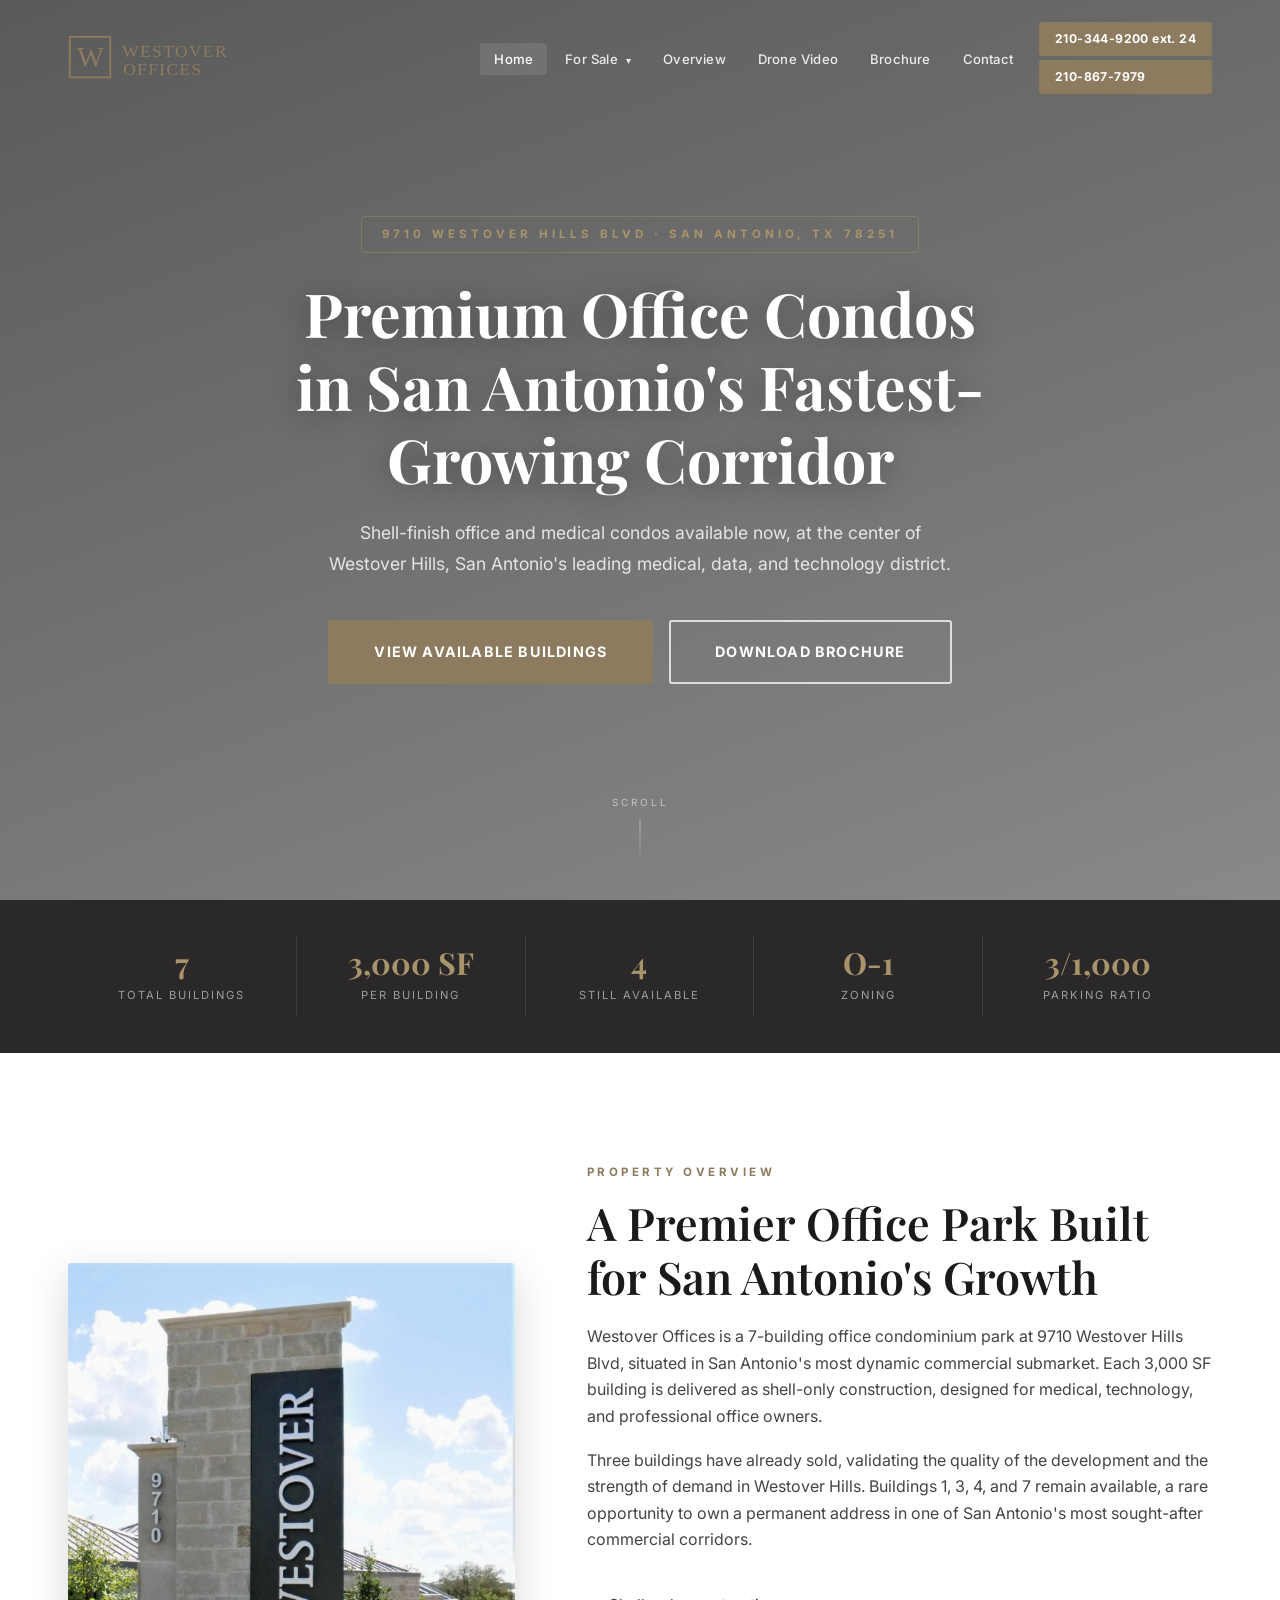
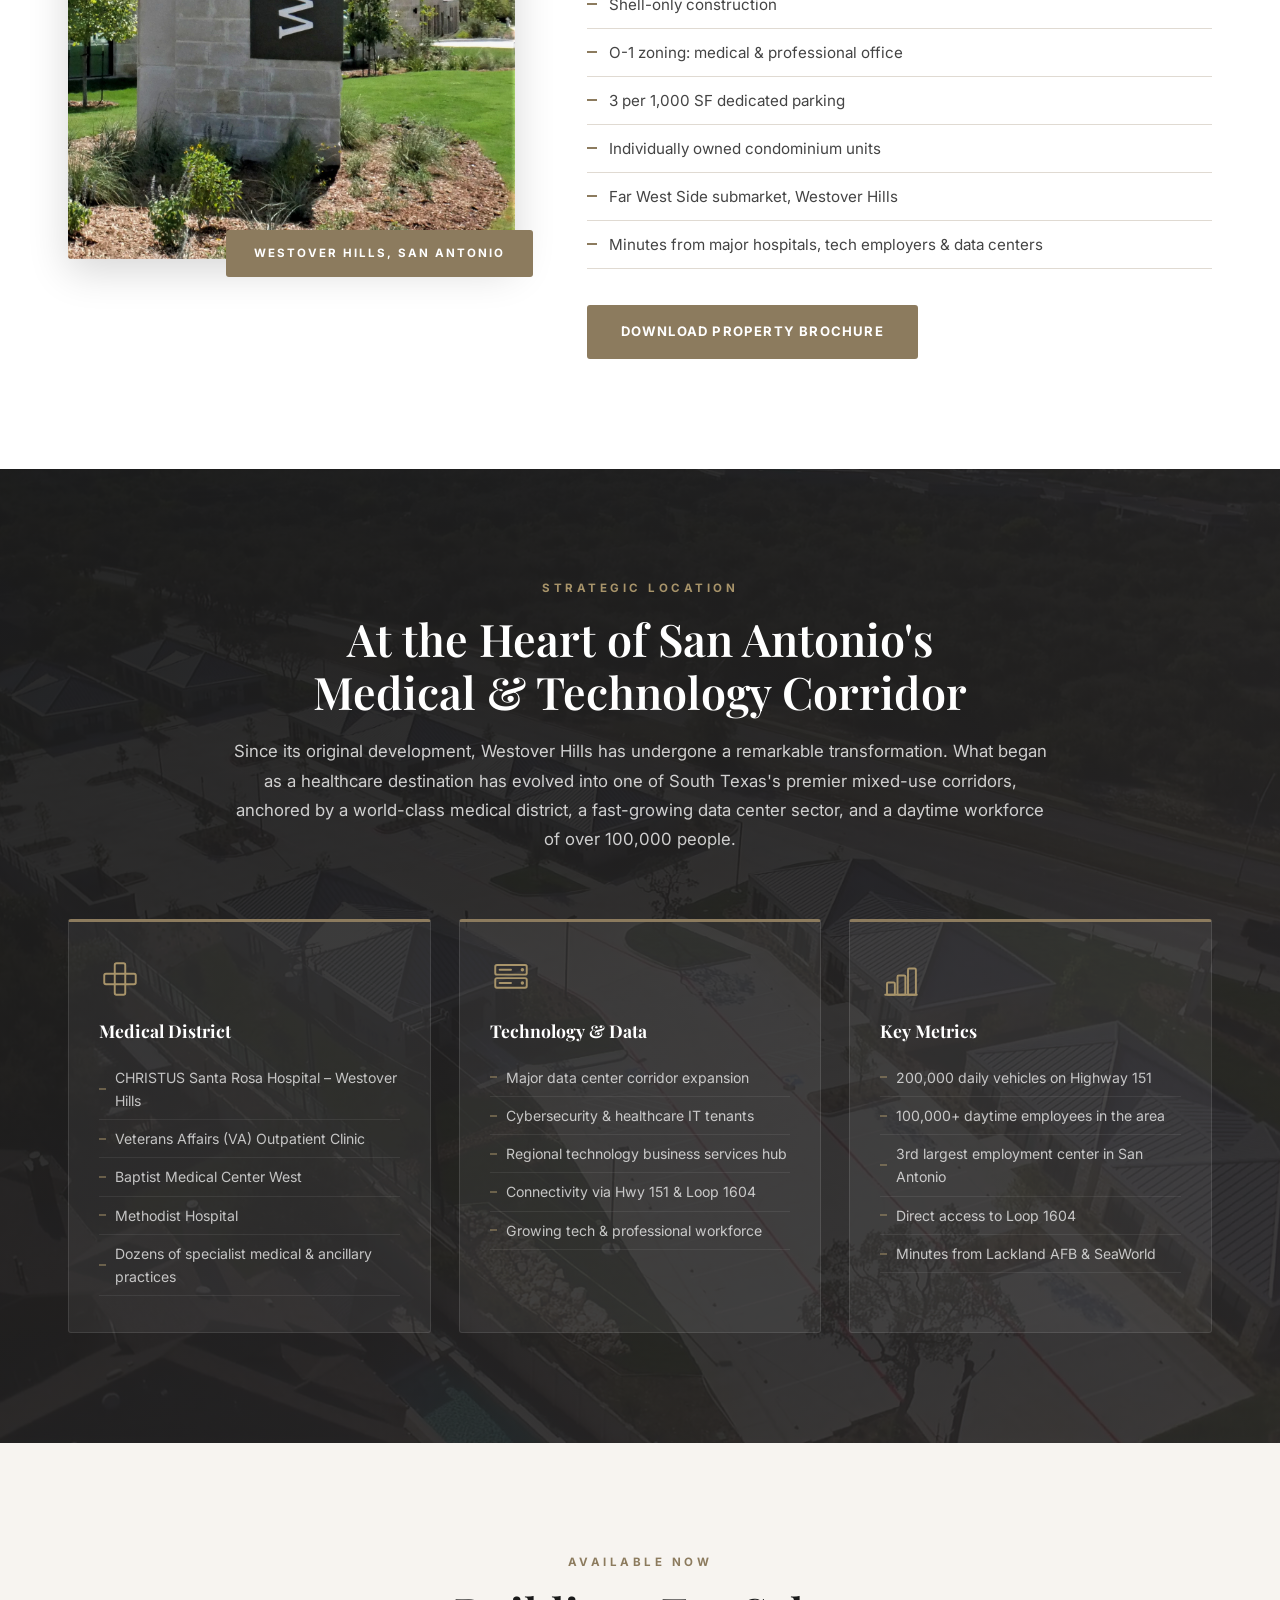
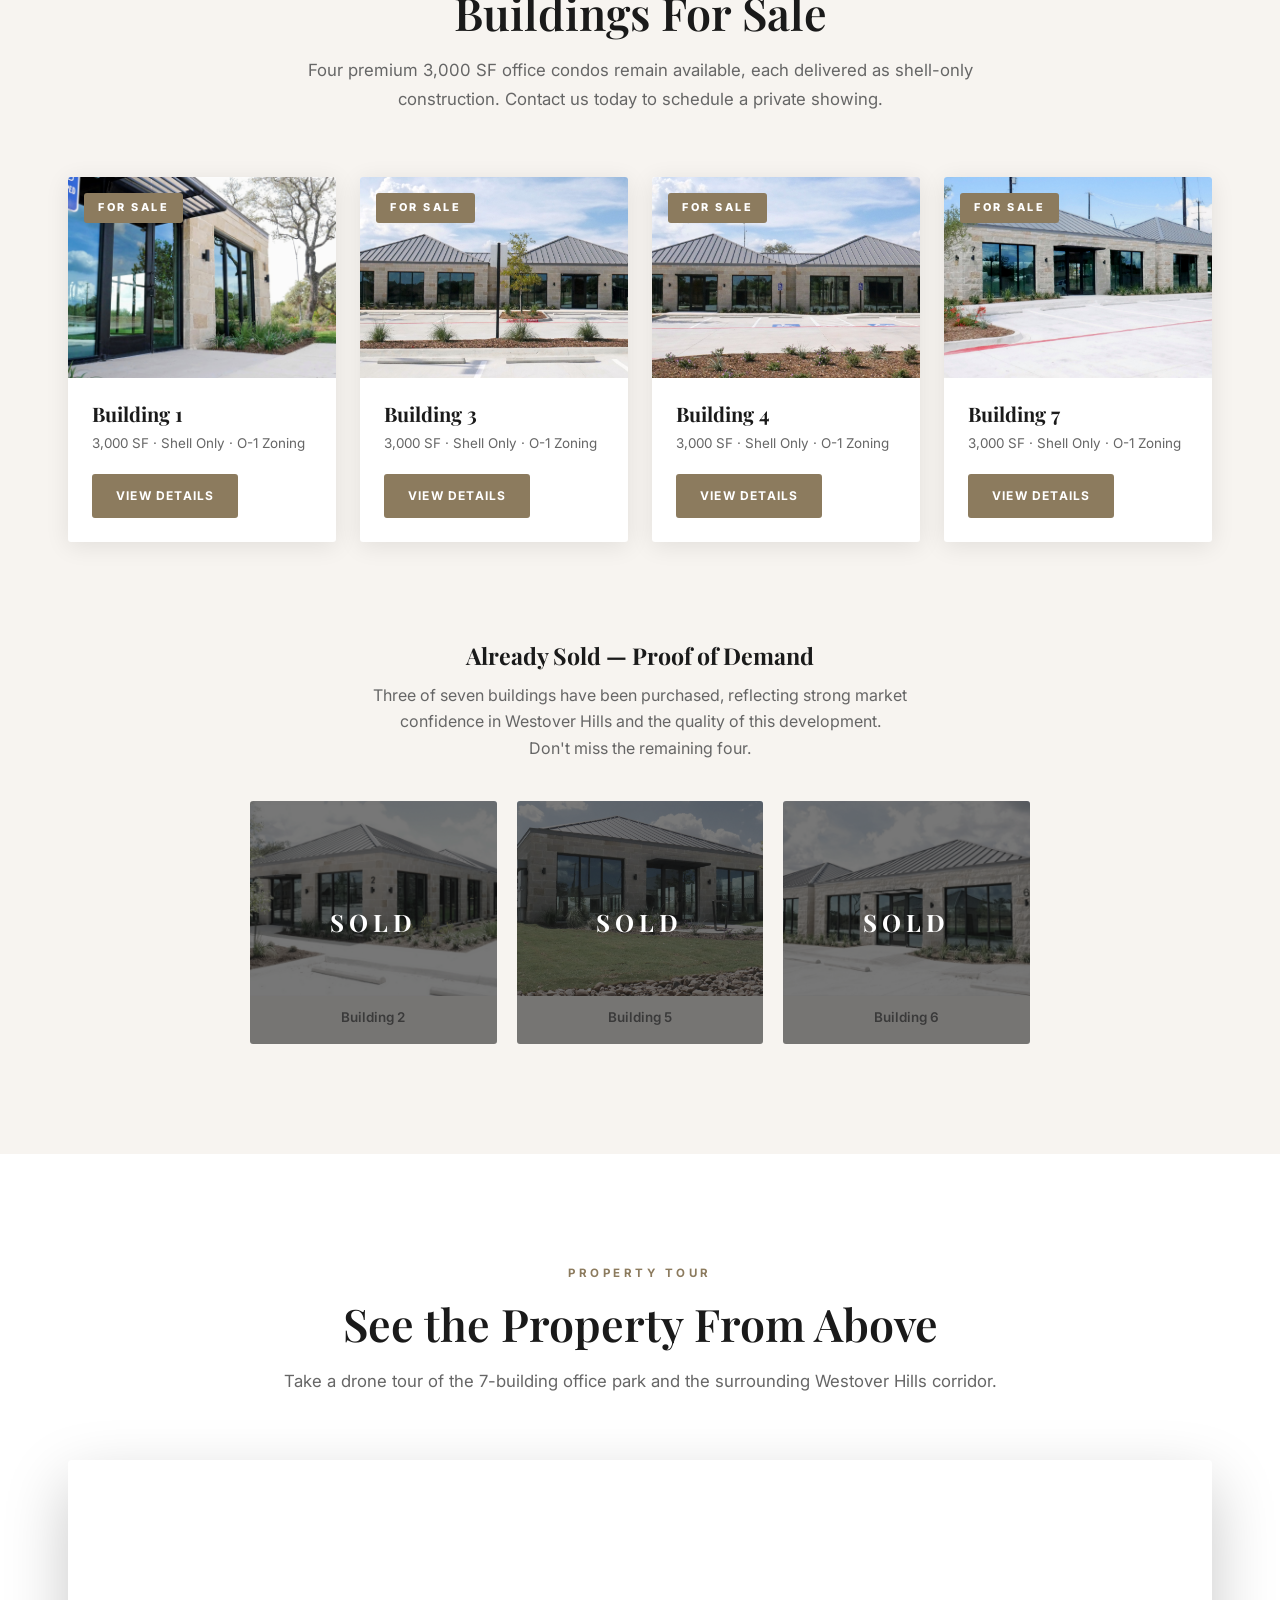
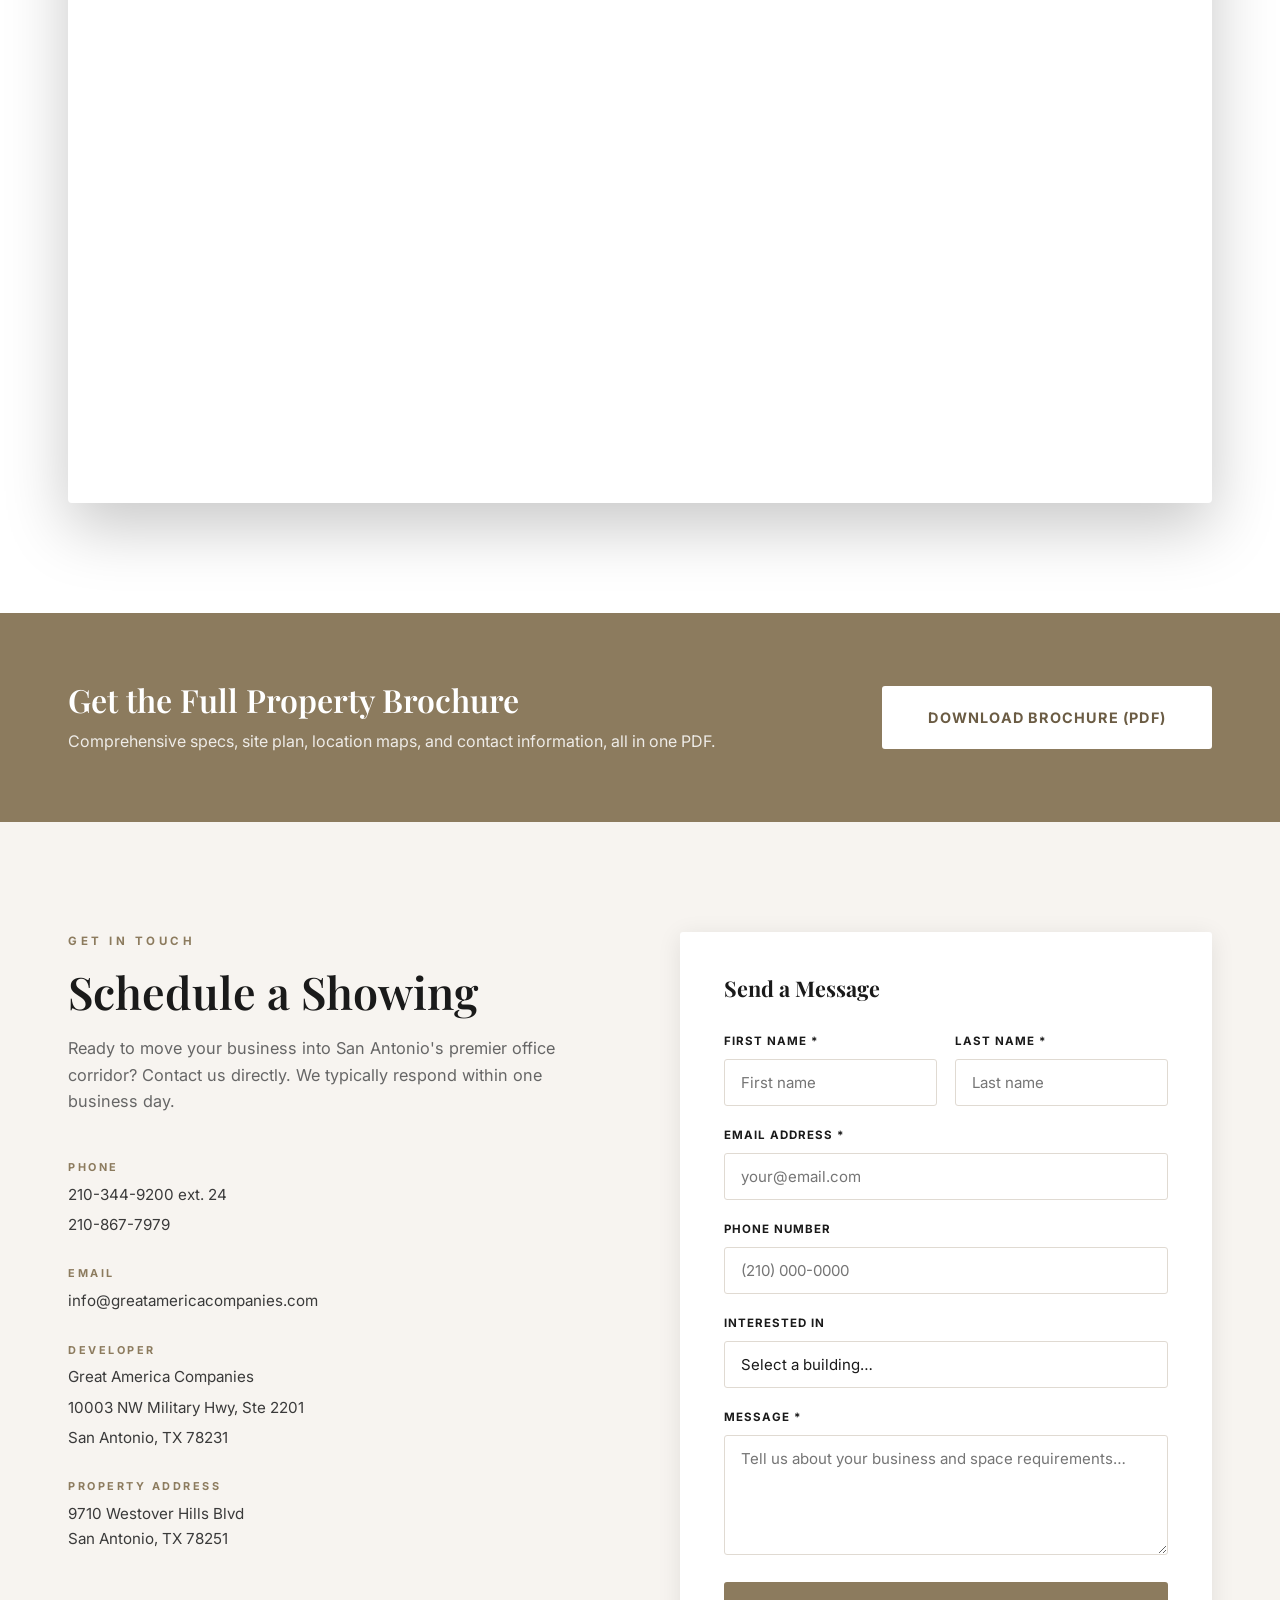
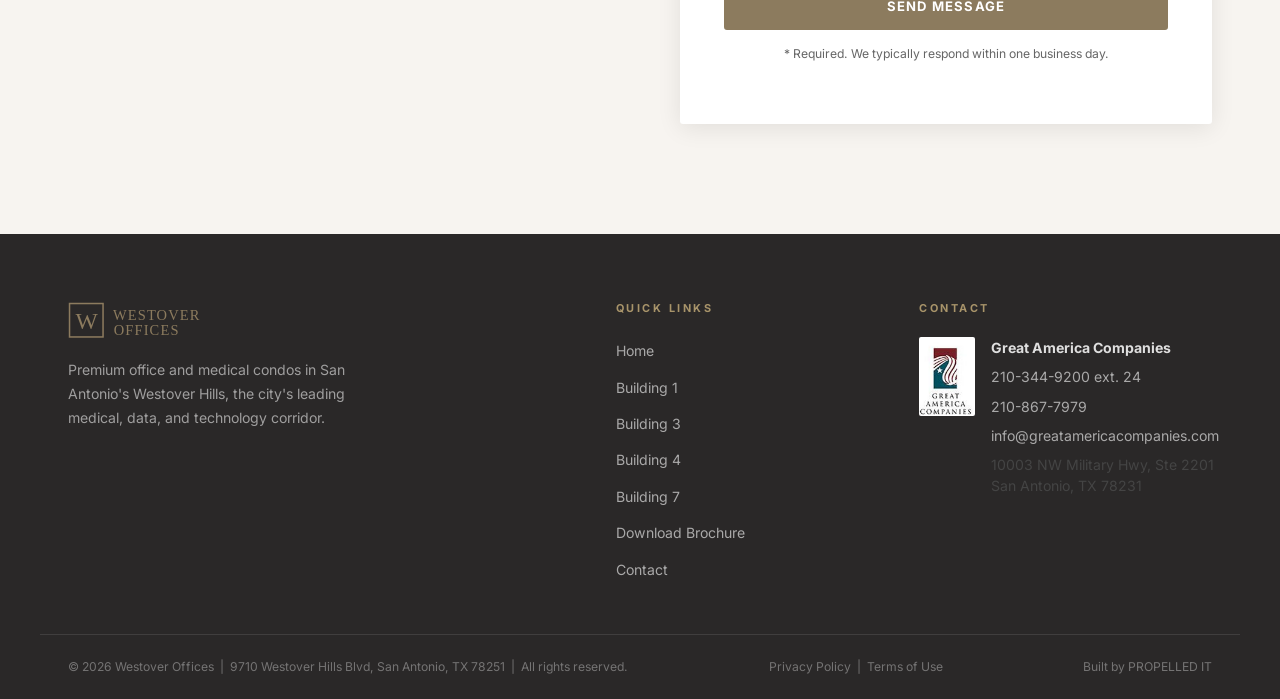
==== index.html @ ea9a3962 "Initial commit — Westover Offices 2026 website Co-Authored-By: Claude Sonnet 4.6 <noreply@anthropic." ====
<!DOCTYPE html>
<html lang="en">
<head>
  <meta charset="UTF-8">
  <meta name="viewport" content="width=device-width, initial-scale=1.0">

  <title>Office Space for Sale in San Antonio | Westover Offices | Westover Hills</title>
  <meta name="description" content="Premium 3,000 SF office and medical condos for sale in San Antonio's Westover Hills. Located at 9710 Westover Hills Blvd — at the heart of San Antonio's medical and technology corridor. Buildings 1, 3, 4 & 7 available now.">
  <meta name="keywords" content="office space for sale San Antonio, medical office condo Westover Hills, commercial real estate San Antonio, office building for sale 78251, Westover Hills office, San Antonio medical office">

  <!-- Open Graph -->
  <meta property="og:type"        content="website">
  <meta property="og:title"       content="Westover Offices | Premium Office Condos For Sale in San Antonio">
  <meta property="og:description" content="3,000 SF office/medical condos for sale in Westover Hills, San Antonio's fastest-growing medical and technology corridor.">
  <meta property="og:image"       content="Westover Offices Website Assets/Website Images/Aerial.jpg">
  <meta property="og:url"         content="https://westoveroffices.com">

  <!-- Canonical -->
  <link rel="canonical" href="https://westoveroffices.com">

  <!-- Schema.org: Local Business + Real Estate -->
  <script type="application/ld+json">
  {
    "@context": "https://schema.org",
    "@type": "RealEstateAgent",
    "name": "Westover Offices",
    "description": "Premium office and medical condos for sale in San Antonio's Westover Hills.",
    "url": "https://westoveroffices.com",
    "telephone": "+12103449200",
    "email": "info@greatamericacompanies.com",
    "address": {
      "@type": "PostalAddress",
      "streetAddress": "9710 Westover Hills Blvd",
      "addressLocality": "San Antonio",
      "addressRegion": "TX",
      "postalCode": "78251",
      "addressCountry": "US"
    },
    "geo": {
      "@type": "GeoCoordinates",
      "latitude": "29.473",
      "longitude": "-98.649"
    },
    "openingHours": "Mo-Fr 09:00-17:00",
    "priceRange": "$$$$",
    "image": "https://westoveroffices.com/Westover Offices Website Assets/Website Images/Aerial.jpg"
  }
  </script>

  <link rel="icon" href="favicon.svg" type="image/svg+xml">
  <link rel="preconnect" href="https://fonts.googleapis.com">
  <link rel="preconnect" href="https://fonts.gstatic.com" crossorigin>
  <link href="https://fonts.googleapis.com/css2?family=Playfair+Display:wght@400;600;700&family=Inter:wght@300;400;500;600;700&display=swap" rel="stylesheet">
  <link rel="stylesheet" href="css/styles.css">
</head>
<body>

  <!-- ══ NAVBAR ══ -->
  <nav class="navbar" id="navbar" aria-label="Main navigation">
    <div class="container nav-wrap">
      <a href="index.html" class="nav-logo" aria-label="Westover Offices Home">
        <img src="logo.svg" alt="Westover Offices" width="180" height="46">
      </a>
      <button class="nav-toggle" id="navToggle" aria-label="Toggle navigation" aria-expanded="false">
        <span></span><span></span><span></span>
      </button>
      <ul class="nav-menu" id="navMenu" role="menubar">
        <li role="none"><a href="index.html"  class="nav-link active" role="menuitem">Home</a></li>
        <li class="has-dropdown" role="none">
          <a href="#buildings" class="nav-link" role="menuitem">For Sale <span class="dropdown-arrow">▾</span></a>
          <ul class="dropdown" role="menu" aria-label="Buildings for sale">
            <li role="none"><a href="building-1.html" role="menuitem">Building 1</a></li>
            <li role="none"><a href="building-3.html" role="menuitem">Building 3</a></li>
            <li role="none"><a href="building-4.html" role="menuitem">Building 4</a></li>
            <li role="none"><a href="building-7.html" role="menuitem">Building 7</a></li>
          </ul>
        </li>
        <li role="none"><a href="#overview"  class="nav-link" role="menuitem">Overview</a></li>
        <li role="none"><a href="#video"     class="nav-link" role="menuitem">Drone Video</a></li>
        <li role="none">
          <a href="Westover Offices Website Assets/Westover Offices Brochure 2026-1.pdf"
             class="nav-link" role="menuitem" target="_blank" rel="noopener">Brochure</a>
        </li>
        <li role="none"><a href="#contact"   class="nav-link" role="menuitem">Contact</a></li>
        <li role="none" class="nav-phone-group">
          <a href="tel:2103449200" class="nav-phone" role="menuitem">210-344-9200 ext. 24</a>
          <a href="tel:2108677979" class="nav-phone" role="menuitem">210-867-7979</a>
        </li>
      </ul>
    </div>
  </nav>

  <!-- ══ HERO ══ -->
  <section class="hero" id="home" aria-label="Hero">
    <video class="hero-video" autoplay muted loop playsinline aria-hidden="true">
      <source src="Westover Offices Website Assets/Westover Office Videos/01 - Westover_Buildings_AdobeExpress.mp4" type="video/mp4">
    </video>
    <div class="hero-overlay" aria-hidden="true"></div>
    <div class="hero-content">
      <span class="hero-address">9710 Westover Hills Blvd · San Antonio, TX 78251</span>
      <h1>Premium Office Condos<br>in San Antonio's Fastest-Growing Corridor</h1>
      <p class="hero-sub">
        Shell-finish office and medical condos available now, at the center of Westover Hills,
        San Antonio's leading medical, data, and technology district.
      </p>
      <div class="hero-actions">
        <a href="#buildings" class="btn btn-primary btn-lg">View Available Buildings</a>
        <a href="Westover Offices Website Assets/Westover Offices Brochure 2026-1.pdf"
           class="btn btn-outline btn-lg" target="_blank" rel="noopener">Download Brochure</a>
      </div>
    </div>
    <div class="hero-scroll" aria-hidden="true">
      <span>Scroll</span>
      <div class="scroll-line"></div>
    </div>
  </section>

  <!-- ══ STATS BAR ══ -->
  <section class="stats-bar" aria-label="Property statistics">
    <div class="container stats-grid">
      <div class="stat">
        <span class="stat-num">7</span>
        <span class="stat-lbl">Total Buildings</span>
      </div>
      <div class="stat">
        <span class="stat-num">3,000 SF</span>
        <span class="stat-lbl">Per Building</span>
      </div>
      <div class="stat">
        <span class="stat-num">4</span>
        <span class="stat-lbl">Still Available</span>
      </div>
      <div class="stat">
        <span class="stat-num">O-1</span>
        <span class="stat-lbl">Zoning</span>
      </div>
      <div class="stat">
        <span class="stat-num">3/1,000</span>
        <span class="stat-lbl">Parking Ratio</span>
      </div>
    </div>
  </section>

  <!-- ══ OVERVIEW ══ -->
  <section class="overview" id="overview" aria-labelledby="overview-heading">
    <div class="container overview-grid">
      <div class="overview-img-wrap fade-up">
        <img src="Westover Offices Website Assets/Website Images/P1090532_edited.jpg"
             alt="Westover Offices marquee sign at 9710 Westover Hills Blvd, San Antonio TX"
             width="600" height="800" loading="lazy">
        <div class="img-tag">Westover Hills, San Antonio</div>
      </div>
      <div class="overview-text fade-up">
        <span class="eyebrow">Property Overview</span>
        <h2 id="overview-heading">A Premier Office Park Built for San Antonio's Growth</h2>
        <p>
          Westover Offices is a 7-building office condominium park at 9710 Westover Hills Blvd,
          situated in San Antonio's most dynamic commercial submarket. Each 3,000 SF building is
          delivered as shell-only construction, designed for medical, technology, and professional
          office owners.
        </p>
        <p>
          Three buildings have already sold, validating the quality of the development and the
          strength of demand in Westover Hills. Buildings 1, 3, 4, and 7 remain available,
          a rare opportunity to own a permanent address in one of San Antonio's most sought-after
          commercial corridors.
        </p>
        <ul class="feature-list">
          <li>Shell-only construction</li>
          <li>O-1 zoning: medical &amp; professional office</li>
          <li>3 per 1,000 SF dedicated parking</li>
          <li>Individually owned condominium units</li>
          <li>Far West Side submarket, Westover Hills</li>
          <li>Minutes from major hospitals, tech employers &amp; data centers</li>
        </ul>
        <a href="Westover Offices Website Assets/Westover Offices Brochure 2026-1.pdf"
           class="btn btn-primary" target="_blank" rel="noopener">
          Download Property Brochure
        </a>
      </div>
    </div>
  </section>

  <!-- ══ LOCATION ══ -->
  <section class="location" aria-labelledby="location-heading">
    <div class="location-bg" aria-hidden="true">
      <img src="Westover Offices Website Assets/Website Images/Aerial.jpg"
           alt="" width="1600" height="900" loading="lazy">
    </div>
    <div class="location-overlay" aria-hidden="true"></div>
    <div class="container location-inner">
      <span class="eyebrow light">Strategic Location</span>
      <h2 id="location-heading">At the Heart of San Antonio's Medical &amp; Technology Corridor</h2>
      <p class="location-lead">
        Since its original development, Westover Hills has undergone a remarkable transformation.
        What began as a healthcare destination has evolved into one of South Texas's premier
        mixed-use corridors, anchored by a world-class medical district, a fast-growing data
        center sector, and a daytime workforce of over 100,000 people.
      </p>
      <div class="loc-grid">
        <div class="loc-card fade-up">
          <div class="loc-icon" aria-hidden="true">
            <svg xmlns="http://www.w3.org/2000/svg" viewBox="0 0 48 48" width="42" height="42" fill="none" stroke="#A8946A" stroke-width="2.2" stroke-linecap="round" stroke-linejoin="round">
              <rect x="18" y="6" width="12" height="36" rx="2"/>
              <rect x="6" y="18" width="36" height="12" rx="2"/>
            </svg>
          </div>
          <h3>Medical District</h3>
          <ul>
            <li>CHRISTUS Santa Rosa Hospital – Westover Hills</li>
            <li>Veterans Affairs (VA) Outpatient Clinic</li>
            <li>Baptist Medical Center West</li>
            <li>Methodist Hospital</li>
            <li>Dozens of specialist medical &amp; ancillary practices</li>
          </ul>
        </div>
        <div class="loc-card fade-up">
          <div class="loc-icon" aria-hidden="true">
            <svg xmlns="http://www.w3.org/2000/svg" viewBox="0 0 48 48" width="42" height="42" fill="none" stroke="#A8946A" stroke-width="2.2" stroke-linecap="round" stroke-linejoin="round">
              <rect x="6" y="8" width="36" height="11" rx="2"/>
              <rect x="6" y="23" width="36" height="11" rx="2"/>
              <line x1="11" y1="13.5" x2="24" y2="13.5"/>
              <line x1="11" y1="28.5" x2="24" y2="28.5"/>
              <circle cx="37" cy="13.5" r="2" fill="#A8946A" stroke="none"/>
              <circle cx="37" cy="28.5" r="2" fill="#A8946A" stroke="none"/>
            </svg>
          </div>
          <h3>Technology &amp; Data</h3>
          <ul>
            <li>Major data center corridor expansion</li>
            <li>Cybersecurity &amp; healthcare IT tenants</li>
            <li>Regional technology business services hub</li>
            <li>Connectivity via Hwy 151 &amp; Loop 1604</li>
            <li>Growing tech &amp; professional workforce</li>
          </ul>
        </div>
        <div class="loc-card fade-up">
          <div class="loc-icon" aria-hidden="true">
            <svg xmlns="http://www.w3.org/2000/svg" viewBox="0 0 48 48" width="42" height="42" fill="none" stroke="#A8946A" stroke-width="2.2" stroke-linecap="round" stroke-linejoin="round">
              <line x1="6" y1="42" x2="42" y2="42"/>
              <rect x="8"  y="28" width="9" height="14" rx="1.5"/>
              <rect x="20" y="20" width="9" height="22" rx="1.5"/>
              <rect x="32" y="12" width="9" height="30" rx="1.5"/>
            </svg>
          </div>
          <h3>Key Metrics</h3>
          <ul>
            <li>200,000 daily vehicles on Highway 151</li>
            <li>100,000+ daytime employees in the area</li>
            <li>3rd largest employment center in San Antonio</li>
            <li>Direct access to Loop 1604</li>
            <li>Minutes from Lackland AFB &amp; SeaWorld</li>
          </ul>
        </div>
      </div>
    </div>
  </section>

  <!-- ══ BUILDINGS FOR SALE ══ -->
  <section class="buildings" id="buildings" aria-labelledby="buildings-heading">
    <div class="container">
      <div class="section-header">
        <span class="eyebrow">Available Now</span>
        <h2 id="buildings-heading">Buildings For Sale</h2>
        <p class="section-sub">
          Four premium 3,000 SF office condos remain available, each delivered as shell-only construction. Contact us today to schedule a private showing.
        </p>
      </div>

      <div class="bldg-grid">
        <article class="bldg-card">
          <div class="bldg-thumb">
            <img src="Westover Offices Website Assets/Website Images/BLDG 1 FRONT.jpg"
                 alt="Building 1 exterior — office condo for sale at Westover Offices, San Antonio TX"
                 width="400" height="300" loading="lazy">
            <span class="badge badge-sale">For Sale</span>
          </div>
          <div class="bldg-info">
            <h3>Building 1</h3>
            <p>3,000 SF &middot; Shell Only &middot; O-1 Zoning</p>
            <a href="building-1.html" class="btn btn-primary btn-sm">View Details</a>
          </div>
        </article>

        <article class="bldg-card">
          <div class="bldg-thumb">
            <img src="Westover Offices Website Assets/Website Images/BLDG 3 FRONT VIEW.jpg"
                 alt="Building 3 front view — office condo for sale at Westover Offices, San Antonio TX"
                 width="400" height="300" loading="lazy">
            <span class="badge badge-sale">For Sale</span>
          </div>
          <div class="bldg-info">
            <h3>Building 3</h3>
            <p>3,000 SF &middot; Shell Only &middot; O-1 Zoning</p>
            <a href="building-3.html" class="btn btn-primary btn-sm">View Details</a>
          </div>
        </article>

        <article class="bldg-card">
          <div class="bldg-thumb">
            <img src="Westover Offices Website Assets/Website Images/BLDG 4 FRONT.jpg"
                 alt="Building 4 front view — office condo for sale at Westover Offices, San Antonio TX"
                 width="400" height="300" loading="lazy">
            <span class="badge badge-sale">For Sale</span>
          </div>
          <div class="bldg-info">
            <h3>Building 4</h3>
            <p>3,000 SF &middot; Shell Only &middot; O-1 Zoning</p>
            <a href="building-4.html" class="btn btn-primary btn-sm">View Details</a>
          </div>
        </article>

        <article class="bldg-card">
          <div class="bldg-thumb">
            <img src="Westover Offices Website Assets/Website Images/BLDG 7.jpg"
                 alt="Building 7 — office condo for sale at Westover Offices, San Antonio TX"
                 width="400" height="300" loading="lazy">
            <span class="badge badge-sale">For Sale</span>
          </div>
          <div class="bldg-info">
            <h3>Building 7</h3>
            <p>3,000 SF &middot; Shell Only &middot; O-1 Zoning</p>
            <a href="building-7.html" class="btn btn-primary btn-sm">View Details</a>
          </div>
        </article>
      </div>

      <!-- Sold buildings — social proof -->
      <div class="sold-proof fade-up">
        <h3>Already Sold — Proof of Demand</h3>
        <p>
          Three of seven buildings have been purchased, reflecting strong market confidence
          in Westover Hills and the quality of this development.
          <br>Don't miss the remaining four.
        </p>
        <div class="sold-grid">
          <div class="sold-item">
            <img src="Westover Offices Website Assets/Website Images/BLDG 2.jpg"
                 alt="Building 2 — Sold" width="260" height="195" loading="lazy">
            <div class="sold-cap"><span>SOLD</span></div>
            <p>Building 2</p>
          </div>
          <div class="sold-item">
            <img src="Westover Offices Website Assets/Website Images/BLDG 5 FRONT.jpg"
                 alt="Building 5 — Sold" width="260" height="195" loading="lazy">
            <div class="sold-cap"><span>SOLD</span></div>
            <p>Building 5</p>
          </div>
          <div class="sold-item">
            <img src="Westover Offices Website Assets/Website Images/BLDG 6.jpg"
                 alt="Building 6 — Sold" width="260" height="195" loading="lazy">
            <div class="sold-cap"><span>SOLD</span></div>
            <p>Building 6</p>
          </div>
        </div>
      </div>
    </div>
  </section>

  <!-- ══ DRONE VIDEO ══ -->
  <section class="video-section" id="video" aria-labelledby="video-heading">
    <div class="container">
      <div class="section-header">
        <span class="eyebrow">Property Tour</span>
        <h2 id="video-heading">See the Property From Above</h2>
        <p class="section-sub">
          Take a drone tour of the 7-building office park and the surrounding Westover Hills corridor.
        </p>
      </div>
      <div class="video-wrap">
        <iframe src="https://player.vimeo.com/video/1199320073"
                title="Drone tour of Westover Offices office park in San Antonio"
                allow="autoplay; fullscreen; picture-in-picture"
                allowfullscreen loading="lazy"></iframe>
      </div>
    </div>
  </section>

  <!-- ══ BROCHURE CTA ══ -->
  <section class="brochure-cta" aria-label="Download brochure">
    <div class="container brochure-inner">
      <div>
        <h2>Get the Full Property Brochure</h2>
        <p>Comprehensive specs, site plan, location maps, and contact information, all in one PDF.</p>
      </div>
      <a href="Westover Offices Website Assets/Westover Offices Brochure 2026-1.pdf"
         class="btn btn-primary btn-lg" target="_blank" rel="noopener">
        Download Brochure (PDF)
      </a>
    </div>
  </section>

  <!-- ══ CONTACT ══ -->
  <section class="contact" id="contact" aria-labelledby="contact-heading">
    <div class="container contact-grid">
      <div class="contact-info">
        <span class="eyebrow">Get in Touch</span>
        <h2 id="contact-heading">Schedule a Showing</h2>
        <p>
          Ready to move your business into San Antonio's premier office corridor?
          Contact us directly. We typically respond within one business day.
        </p>
        <div class="contact-details">
          <div class="contact-item">
            <strong>Phone</strong>
            <a href="tel:2103449200">210-344-9200 ext. 24</a>
            <a href="tel:2108677979">210-867-7979</a>
          </div>
          <div class="contact-item">
            <strong>Email</strong>
            <a href="mailto:info@greatamericacompanies.com">info@greatamericacompanies.com</a>
          </div>
          <div class="contact-item">
            <strong>Developer</strong>
            <span>Great America Companies</span>
            <span>10003 NW Military Hwy, Ste 2201</span>
            <span>San Antonio, TX 78231</span>
          </div>
          <div class="contact-item">
            <strong>Property Address</strong>
            <a href="https://maps.google.com/?q=9710+Westover+Hills+Blvd+San+Antonio+TX+78251"
               target="_blank" rel="noopener">
              9710 Westover Hills Blvd<br>San Antonio, TX 78251
            </a>
          </div>
        </div>
      </div>

      <div class="contact-form-box">
        <h3>Send a Message</h3>
        <form id="contactForm" action="https://formspree.io/f/xnjydjdz" method="POST" novalidate>
          <input type="hidden" name="_subject" value="New Inquiry — Westover Offices">
          <div class="form-row">
            <div class="form-group">
              <label for="fname">First Name *</label>
              <input type="text" id="fname" name="fname" required placeholder="First name">
            </div>
            <div class="form-group">
              <label for="lname">Last Name *</label>
              <input type="text" id="lname" name="lname" required placeholder="Last name">
            </div>
          </div>
          <div class="form-group">
            <label for="email">Email Address *</label>
            <input type="email" id="email" name="email" required placeholder="your@email.com">
          </div>
          <div class="form-group">
            <label for="phone">Phone Number</label>
            <input type="tel" id="phone" name="phone" placeholder="(210) 000-0000">
          </div>
          <div class="form-group">
            <label for="interest">Interested In</label>
            <select id="interest" name="interest">
              <option value="">Select a building…</option>
              <option value="building-1">Building 1</option>
              <option value="building-3">Building 3</option>
              <option value="building-4">Building 4</option>
              <option value="building-7">Building 7</option>
              <option value="multiple">Multiple Buildings</option>
              <option value="general">General Inquiry</option>
            </select>
          </div>
          <div class="form-group">
            <label for="message">Message *</label>
            <textarea id="message" name="message" rows="4" required
                      placeholder="Tell us about your business and space requirements…"></textarea>
          </div>
          <button type="submit" class="btn btn-primary btn-full">Send Message</button>
          <p class="form-note">* Required. We typically respond within one business day.</p>
        </form>
      </div>
    </div>
  </section>

  <!-- ══ FOOTER ══ -->
  <footer class="footer" aria-label="Site footer">
    <div class="container footer-grid">
      <div class="footer-brand">
        <img src="logo.svg" alt="Westover Offices" class="footer-logo" width="160" height="38">
        <p>Premium office and medical condos in San Antonio's Westover Hills, the city's leading medical, data, and technology corridor.</p>
      </div>
      <nav class="footer-nav" aria-label="Footer navigation">
        <h4>Quick Links</h4>
        <ul>
          <li><a href="index.html">Home</a></li>
          <li><a href="building-1.html">Building 1</a></li>
          <li><a href="building-3.html">Building 3</a></li>
          <li><a href="building-4.html">Building 4</a></li>
          <li><a href="building-7.html">Building 7</a></li>
          <li><a href="Westover Offices Website Assets/Westover Offices Brochure 2026-1.pdf"
                 target="_blank" rel="noopener">Download Brochure</a></li>
          <li><a href="#contact">Contact</a></li>
        </ul>
      </nav>
      <div class="footer-contact-col">
        <h4>Contact</h4>
        <div class="footer-agent">
          <img src="Westover Offices Website Assets/GAC-logo.jpg"
               alt="Great America Companies" class="agent-logo">
          <div>
            <p><strong style="color:rgba(255,255,255,0.85)"><a href="https://greatamericacompanies.com" target="_blank" rel="noopener" style="color:rgba(255,255,255,0.85)">Great America Companies</a></strong></p>
            <p><a href="tel:2103449200">210-344-9200 ext. 24</a></p>
            <p><a href="tel:2108677979">210-867-7979</a></p>
            <p><a href="mailto:info@greatamericacompanies.com">info@greatamericacompanies.com</a></p>
            <p style="margin-top:8px">10003 NW Military Hwy, Ste 2201<br>San Antonio, TX 78231</p>
          </div>
        </div>
      </div>
    </div>
    <div class="footer-bottom">
      <div class="container footer-bottom-inner">
        <p>&copy; 2026 Westover Offices &nbsp;|&nbsp; 9710 Westover Hills Blvd, San Antonio, TX 78251 &nbsp;|&nbsp; All rights reserved.</p>
        <p class="legal-links"><a href="privacy.html">Privacy Policy</a> &nbsp;|&nbsp; <a href="terms.html">Terms of Use</a></p>
        <p class="site-by">Built by <a href="https://propelledit.com" target="_blank" rel="noopener">PROPELLED IT</a></p>
      </div>
    </div>
  </footer>

  <script src="js/main.js"></script>
</body>
</html>
---- css/styles.css ----
/* ============================================================
   WESTOVER OFFICES — Main Stylesheet
   Brand: #8C7B5E warm gold | #2A2828 charcoal | #F7F4F0 cream
   ============================================================ */

*, *::before, *::after { box-sizing: border-box; margin: 0; padding: 0; }
html { scroll-behavior: smooth; }
body {
  font-family: 'Inter', -apple-system, BlinkMacSystemFont, 'Segoe UI', sans-serif;
  font-size: 16px;
  line-height: 1.65;
  color: #1A1A1A;
  background: #fff;
}
img { max-width: 100%; display: block; }
a { color: inherit; text-decoration: none; }
ul { list-style: none; }

:root {
  --gold:       #8C7B5E;
  --gold-light: #A8946A;
  --gold-dark:  #6B5C44;
  --charcoal:   #2A2828;
  --dark:       #1A1A1A;
  --cream:      #F7F4F0;
  --white:      #FFFFFF;
  --muted:      #666;
  --border:     #E0DAD2;
  --radius:     3px;
  --shadow:     0 4px 24px rgba(0,0,0,0.09);
  --shadow-lg:  0 12px 40px rgba(0,0,0,0.16);
}

/* ── TYPOGRAPHY ── */
h1, h2, h3, h4 {
  font-family: 'Playfair Display', Georgia, 'Times New Roman', serif;
  line-height: 1.2;
  color: var(--dark);
}
h1 { font-size: clamp(2.2rem, 5vw, 3.8rem); font-weight: 700; }
h2 { font-size: clamp(1.8rem, 3.5vw, 2.8rem); font-weight: 600; }
h3 { font-size: clamp(1.15rem, 2vw, 1.55rem); }
p  { color: #444; margin-bottom: 1rem; }

/* ── CONTAINER ── */
.container { max-width: 1200px; margin: 0 auto; padding: 0 28px; }

/* ── BUTTONS ── */
.btn {
  display: inline-flex;
  align-items: center;
  justify-content: center;
  gap: 8px;
  padding: 14px 32px;
  border-radius: var(--radius);
  font-family: 'Inter', sans-serif;
  font-size: 0.82rem;
  font-weight: 700;
  letter-spacing: 1.2px;
  text-transform: uppercase;
  cursor: pointer;
  transition: all 0.25s ease;
  border: 2px solid transparent;
  white-space: nowrap;
}
.btn-primary {
  background: var(--gold);
  color: var(--white);
  border-color: var(--gold);
}
.btn-primary:hover {
  background: var(--gold-dark);
  border-color: var(--gold-dark);
  transform: translateY(-2px);
  box-shadow: var(--shadow);
}
.btn-outline {
  background: transparent;
  color: var(--white);
  border-color: rgba(255,255,255,0.75);
}
.btn-outline:hover {
  background: var(--white);
  color: var(--dark);
  border-color: var(--white);
  transform: translateY(-2px);
}
.btn-dark {
  background: var(--charcoal);
  color: var(--white);
  border-color: var(--charcoal);
}
.btn-dark:hover { background: #000; border-color: #000; transform: translateY(-2px); }
.btn-sm  { padding: 10px 22px; font-size: 0.75rem; }
.btn-lg  { padding: 18px 44px; font-size: 0.9rem; }
.btn-full { width: 100%; }

/* ── LABELS ── */
.eyebrow {
  display: block;
  font-size: 0.72rem;
  font-weight: 700;
  letter-spacing: 3.5px;
  text-transform: uppercase;
  color: var(--gold);
  margin-bottom: 14px;
}
.eyebrow.light { color: var(--gold-light); }
.section-header { text-align: center; max-width: 700px; margin: 0 auto 64px; }
.video-section .section-header { max-width: 860px; }
.section-header h2 { margin-bottom: 16px; }
.section-sub { color: var(--muted); font-size: 1.05rem; line-height: 1.7; }

/* ── NAVBAR ── */
.navbar {
  position: fixed;
  top: 0; left: 0; right: 0;
  z-index: 1000;
  padding: 22px 0;
  transition: background 0.35s ease, padding 0.35s ease, box-shadow 0.35s ease;
}
.navbar.scrolled {
  background: rgba(26,26,26,0.97);
  backdrop-filter: blur(12px);
  padding: 12px 0;
  box-shadow: 0 2px 24px rgba(0,0,0,0.25);
}
.nav-wrap {
  display: flex;
  align-items: center;
  justify-content: space-between;
  gap: 16px;
}
.nav-logo img {
  height: 46px;
  width: auto;
}
.nav-menu {
  display: flex;
  align-items: center;
  gap: 4px;
}
.nav-link {
  color: rgba(255,255,255,0.88);
  font-size: 0.82rem;
  font-weight: 500;
  padding: 8px 14px;
  border-radius: var(--radius);
  transition: all 0.2s;
  letter-spacing: 0.2px;
}
.nav-link:hover, .nav-link.active { color: var(--white); background: rgba(255,255,255,0.1); }
.nav-phone-group {
  display: flex;
  flex-direction: column;
  gap: 4px;
  margin-left: 8px;
}
.nav-phone {
  display: block;
  background: var(--gold);
  color: var(--white);
  padding: 7px 16px;
  border-radius: var(--radius);
  font-size: 0.76rem;
  font-weight: 700;
  letter-spacing: 0.4px;
  transition: all 0.2s;
  white-space: nowrap;
}
.nav-phone:hover { background: var(--gold-dark); }

/* Dropdown */
.has-dropdown { position: relative; }
.dropdown {
  position: absolute;
  top: calc(100% + 12px);
  left: 0;
  background: var(--charcoal);
  border-radius: var(--radius);
  padding: 8px 0;
  min-width: 170px;
  opacity: 0;
  visibility: hidden;
  transform: translateY(-8px);
  transition: all 0.22s ease;
  box-shadow: var(--shadow-lg);
  border-top: 2px solid var(--gold);
}
.has-dropdown:hover .dropdown {
  opacity: 1;
  visibility: visible;
  transform: translateY(0);
}
.dropdown a {
  display: block;
  padding: 10px 20px;
  color: rgba(255,255,255,0.82);
  font-size: 0.83rem;
  transition: all 0.18s;
}
.dropdown a:hover { color: var(--white); background: rgba(255,255,255,0.07); padding-left: 24px; }
.dropdown-arrow { font-size: 0.65rem; margin-left: 4px; }


/* Mobile toggle */
.nav-toggle {
  display: none;
  flex-direction: column;
  gap: 5px;
  background: none;
  border: none;
  cursor: pointer;
  padding: 6px;
  z-index: 1001;
}
.nav-toggle span {
  display: block;
  width: 24px;
  height: 2px;
  background: var(--white);
  transition: all 0.3s;
  transform-origin: center;
}
.nav-toggle.open span:nth-child(1) { transform: rotate(45deg) translate(5px, 5px); }
.nav-toggle.open span:nth-child(2) { opacity: 0; }
.nav-toggle.open span:nth-child(3) { transform: rotate(-45deg) translate(5px, -5px); }

/* ── HERO ── */
.hero {
  position: relative;
  height: 100vh;
  min-height: 620px;
  display: flex;
  align-items: center;
  justify-content: center;
  overflow: hidden;
  color: var(--white);
  text-align: center;
}
.hero-video {
  position: absolute;
  inset: 0;
  width: 100%;
  height: 100%;
  object-fit: cover;
  z-index: 0;
}
.hero-overlay {
  position: absolute;
  inset: 0;
  background: linear-gradient(160deg, rgba(26,26,26,0.72) 0%, rgba(42,40,40,0.55) 100%);
  z-index: 1;
}
.hero-content {
  position: relative;
  z-index: 2;
  max-width: 860px;
  padding: 0 28px;
}
.hero-address {
  display: inline-block;
  font-size: 0.72rem;
  font-weight: 700;
  letter-spacing: 4px;
  text-transform: uppercase;
  color: var(--gold-light);
  margin-bottom: 24px;
  padding: 8px 20px;
  border: 1px solid rgba(168,148,106,0.4);
  border-radius: var(--radius);
}
.hero h1 {
  color: var(--white);
  margin-bottom: 22px;
  text-shadow: 0 2px 30px rgba(0,0,0,0.35);
}
.hero-sub {
  font-size: 1.1rem;
  color: rgba(255,255,255,0.82);
  max-width: 640px;
  margin: 0 auto 40px;
  line-height: 1.75;
}
.hero-actions { display: flex; gap: 16px; justify-content: center; flex-wrap: wrap; }
.hero-scroll {
  position: absolute;
  bottom: 36px;
  left: 50%;
  transform: translateX(-50%);
  z-index: 2;
  display: flex;
  flex-direction: column;
  align-items: center;
  gap: 10px;
}
.hero-scroll span {
  font-size: 0.62rem;
  letter-spacing: 3px;
  text-transform: uppercase;
  color: rgba(255,255,255,0.55);
}
.scroll-line {
  width: 1px;
  height: 44px;
  background: linear-gradient(to bottom, rgba(255,255,255,0.5), transparent);
  animation: lineDown 2.2s infinite;
}
@keyframes lineDown {
  0%   { opacity: 0; transform: scaleY(0); transform-origin: top; }
  50%  { opacity: 1; transform: scaleY(1); }
  100% { opacity: 0; transform: scaleY(1); }
}

/* ── STATS BAR ── */
.stats-bar { background: var(--charcoal); padding: 36px 0; }
.stats-grid {
  display: grid;
  grid-template-columns: repeat(5, 1fr);
  gap: 0;
  text-align: center;
}
.stat {
  padding: 12px 20px;
  border-right: 1px solid rgba(255,255,255,0.1);
  transition: opacity 0.6s ease, transform 0.6s ease;
}
.stat:last-child { border-right: none; }
.stat-num {
  display: block;
  font-family: 'Playfair Display', serif;
  font-size: 1.9rem;
  font-weight: 700;
  color: var(--gold-light);
  line-height: 1;
  margin-bottom: 8px;
}
.stat-lbl {
  display: block;
  font-size: 0.7rem;
  text-transform: uppercase;
  letter-spacing: 2px;
  color: rgba(255,255,255,0.55);
}

/* ── OVERVIEW ── */
.overview { padding: 110px 0; }
.overview-grid {
  display: grid;
  grid-template-columns: 5fr 7fr;
  gap: 72px;
  align-items: center;
}
.overview-img-wrap {
  position: relative;
  border-radius: var(--radius);
  box-shadow: var(--shadow-lg);
  aspect-ratio: 3 / 4;
}
.overview-img-wrap img {
  width: 100%;
  height: 100%;
  object-fit: cover;
  object-position: right center;
  display: block;
  border-radius: var(--radius);
}
.img-tag {
  position: absolute;
  bottom: -18px;
  right: -18px;
  background: var(--gold);
  color: var(--white);
  padding: 14px 28px;
  font-size: 0.72rem;
  font-weight: 700;
  letter-spacing: 2px;
  text-transform: uppercase;
  border-radius: var(--radius);
}
.overview-text h2 { margin-bottom: 20px; }
.overview-text p { margin-bottom: 18px; }
.feature-list { margin: 28px 0 36px; }
.feature-list li {
  padding: 11px 0 11px 22px;
  border-bottom: 1px solid var(--border);
  font-size: 0.95rem;
  color: #444;
  position: relative;
}
.feature-list li::before {
  content: '';
  position: absolute;
  left: 0;
  top: 50%;
  transform: translateY(-50%);
  width: 10px;
  height: 2px;
  background: var(--gold);
}

/* ── LOCATION ── */
.location {
  position: relative;
  padding: 110px 0;
  overflow: hidden;
  color: var(--white);
}
.location-bg {
  position: absolute;
  inset: 0;
}
.location-bg img {
  width: 100%;
  height: 100%;
  object-fit: cover;
}
.location-overlay {
  position: absolute;
  inset: 0;
  background: linear-gradient(140deg, rgba(26,26,26,0.94) 0%, rgba(42,40,40,0.9) 100%);
  z-index: 1;
}
.location-inner {
  position: relative;
  z-index: 2;
  text-align: center;
}
.location-inner h2 {
  color: var(--white);
  max-width: 720px;
  margin: 0 auto 18px;
}
.location-lead {
  max-width: 820px;
  margin: 0 auto 64px;
  color: rgba(255,255,255,0.78);
  font-size: 1.05rem;
  line-height: 1.75;
}
.loc-grid {
  display: grid;
  grid-template-columns: repeat(3, 1fr);
  gap: 28px;
  text-align: left;
}
.loc-card {
  background: rgba(255,255,255,0.06);
  border: 1px solid rgba(255,255,255,0.1);
  border-top: 3px solid var(--gold);
  padding: 36px 30px;
  border-radius: var(--radius);
  transition: all 0.3s;
}
.loc-card:hover { background: rgba(255,255,255,0.1); transform: translateY(-5px); }
.loc-icon { margin-bottom: 20px; display: block; line-height: 0; }
.loc-card h3 { color: var(--white); font-size: 1.1rem; margin-bottom: 18px; }
.loc-card ul li {
  color: rgba(255,255,255,0.72);
  font-size: 0.88rem;
  padding: 7px 0 7px 16px;
  border-bottom: 1px solid rgba(255,255,255,0.07);
  position: relative;
}
.loc-card ul li::before {
  content: '';
  position: absolute;
  left: 0;
  top: 50%;
  transform: translateY(-50%);
  width: 7px;
  height: 1px;
  background: var(--gold-light);
}

/* ── BUILDINGS SECTION ── */
.buildings { padding: 110px 0; background: var(--cream); }
.bldg-grid {
  display: grid;
  grid-template-columns: repeat(4, 1fr);
  gap: 24px;
  margin-bottom: 80px;
}
.bldg-card {
  background: var(--white);
  border-radius: var(--radius);
  overflow: hidden;
  box-shadow: var(--shadow);
  transition: all 0.32s ease;
}
.bldg-card:hover { transform: translateY(-9px); box-shadow: var(--shadow-lg); }
.bldg-thumb {
  position: relative;
  overflow: hidden;
  aspect-ratio: 4/3;
}
.bldg-thumb img {
  width: 100%;
  height: 100%;
  object-fit: cover;
  transition: transform 0.5s ease;
}
.bldg-card:hover .bldg-thumb img { transform: scale(1.06); }
.badge {
  position: absolute;
  top: 16px;
  left: 16px;
  padding: 6px 14px;
  font-size: 0.68rem;
  font-weight: 800;
  letter-spacing: 2.5px;
  text-transform: uppercase;
  border-radius: var(--radius);
}
.badge-sale { background: var(--gold); color: var(--white); }
.badge-sold { background: var(--charcoal); color: var(--white); }
.bldg-info { padding: 24px; }
.bldg-info h3 { margin-bottom: 6px; font-size: 1.25rem; }
.bldg-info p { font-size: 0.84rem; color: var(--muted); margin-bottom: 20px; white-space: nowrap; }

/* Sold proof */
.sold-proof { text-align: center; padding-top: 20px; }
.sold-proof h3 { font-size: 1.45rem; margin-bottom: 12px; }
.sold-proof > p { max-width: 580px; margin: 0 auto 40px; color: var(--muted); }
.sold-grid {
  display: grid;
  grid-template-columns: repeat(3, 1fr);
  gap: 20px;
  max-width: 780px;
  margin: 0 auto;
}
.sold-item { position: relative; border-radius: var(--radius); overflow: hidden; }
.sold-item img {
  width: 100%;
  aspect-ratio: 4/3;
  object-fit: cover;
  filter: grayscale(55%);
  display: block;
}
.sold-cap {
  position: absolute;
  inset: 0;
  background: rgba(26,26,26,0.58);
  display: flex;
  align-items: center;
  justify-content: center;
}
.sold-cap span {
  font-family: 'Playfair Display', serif;
  font-size: 1.5rem;
  font-weight: 700;
  color: var(--white);
  letter-spacing: 5px;
}
.sold-item p {
  text-align: center;
  margin-top: 10px;
  font-size: 0.84rem;
  color: var(--muted);
  font-weight: 600;
}

/* ── VIDEO ── */
.video-section { padding: 110px 0; }
.video-wrap {
  border-radius: 4px;
  overflow: hidden;
  box-shadow: 0 24px 64px rgba(0,0,0,0.22);
}
.video-wrap video { width: 100%; display: block; max-height: 580px; object-fit: cover; }
.video-wrap iframe { width: 100%; aspect-ratio: 16 / 9; display: block; border: none; }

/* ── BROCHURE CTA ── */
.brochure-cta { background: var(--gold); padding: 68px 0; }
.brochure-inner {
  display: flex;
  align-items: center;
  justify-content: space-between;
  gap: 48px;
}
.brochure-inner h2 { color: var(--white); font-size: 2rem; margin-bottom: 8px; }
.brochure-inner p  { color: rgba(255,255,255,0.85); margin: 0; font-size: 1rem; }
.brochure-cta .btn-primary {
  background: var(--white);
  color: var(--gold-dark);
  border-color: var(--white);
  flex-shrink: 0;
}
.brochure-cta .btn-primary:hover { background: var(--cream); border-color: var(--cream); }

/* ── CONTACT ── */
.contact { padding: 110px 0; background: var(--cream); }
.contact-grid {
  display: grid;
  grid-template-columns: 1fr 1fr;
  gap: 80px;
  align-items: start;
}
.contact-info h2 { margin-bottom: 16px; }
.contact-info > p { color: var(--muted); margin-bottom: 44px; font-size: 1.02rem; }
.contact-details { display: flex; flex-direction: column; gap: 28px; }
.contact-item { display: flex; flex-direction: column; gap: 5px; }
.contact-item strong {
  font-size: 0.68rem;
  text-transform: uppercase;
  letter-spacing: 2.5px;
  color: var(--gold);
}
.contact-item a, .contact-item span { font-size: 0.95rem; color: #3A3A3A; }
.contact-item a:hover { color: var(--gold); }
.contact-form-box {
  background: var(--white);
  padding: 44px;
  border-radius: var(--radius);
  box-shadow: var(--shadow);
}
.contact-form-box h3 { margin-bottom: 30px; font-size: 1.35rem; }
.form-row { display: grid; grid-template-columns: 1fr 1fr; gap: 18px; }
.form-group { margin-bottom: 20px; }
.form-group label {
  display: block;
  font-size: 0.72rem;
  font-weight: 700;
  letter-spacing: 1px;
  text-transform: uppercase;
  color: var(--dark);
  margin-bottom: 8px;
}
.form-group input,
.form-group textarea,
.form-group select {
  width: 100%;
  padding: 13px 16px;
  border: 1.5px solid var(--border);
  border-radius: var(--radius);
  font-size: 0.94rem;
  font-family: 'Inter', sans-serif;
  color: var(--dark);
  background: var(--white);
  transition: border-color 0.2s;
  appearance: none;
}
.form-group input:focus,
.form-group textarea:focus,
.form-group select:focus {
  outline: none;
  border-color: var(--gold);
}
.form-group textarea { resize: vertical; min-height: 120px; }
.form-note { font-size: 0.76rem; color: var(--muted); margin-top: 14px; text-align: center; }

/* ── FOOTER ── */
.footer { background: var(--charcoal); color: rgba(255,255,255,0.75); padding: 68px 0 0; }
.footer-grid {
  display: grid;
  grid-template-columns: 2fr 1fr 1.2fr;
  gap: 60px;
  padding-bottom: 52px;
  border-bottom: 1px solid rgba(255,255,255,0.1);
}
.footer-logo { height: 38px; width: auto; margin-bottom: 18px; }
.footer-brand p { font-size: 0.88rem; color: rgba(255,255,255,0.55); line-height: 1.7; max-width: 300px; }
.footer h4 {
  font-family: 'Inter', sans-serif;
  font-size: 0.68rem;
  font-weight: 700;
  letter-spacing: 2.5px;
  text-transform: uppercase;
  color: var(--gold-light);
  margin-bottom: 22px;
}
.footer-nav ul { display: flex; flex-direction: column; gap: 10px; }
.footer-nav a { font-size: 0.88rem; color: rgba(255,255,255,0.6); transition: color 0.2s; }
.footer-nav a:hover { color: var(--gold-light); }
.footer-contact-col p { font-size: 0.88rem; margin-bottom: 8px; line-height: 1.5; }
.footer-contact-col a { color: rgba(255,255,255,0.6); transition: color 0.2s; }
.footer-contact-col a:hover { color: var(--gold-light); }
.footer-agent { display: flex; gap: 16px; align-items: flex-start; }
.agent-logo { width: 56px; flex-shrink: 0; border-radius: 2px; display: block; }
.footer-bottom {
  padding: 22px 0;
}
.footer-bottom-inner {
  display: flex;
  align-items: center;
  justify-content: space-between;
  gap: 16px;
  flex-wrap: wrap;
}
.footer-bottom p { font-size: 0.76rem; color: rgba(255,255,255,0.35); margin: 0; }
.legal-links a {
  color: rgba(255,255,255,0.35);
  font-size: 0.76rem;
  transition: color 0.2s;
}
.legal-links a:hover { color: var(--gold-light); }
.site-by { font-size: 0.76rem; color: rgba(255,255,255,0.35); white-space: nowrap; }
.site-by a { color: rgba(255,255,255,0.35); transition: color 0.2s; }
.site-by a:hover { color: var(--gold-light); }

/* ── BUILDING DETAIL PAGE ── */
.bldg-hero {
  position: relative;
  height: 72vh;
  min-height: 480px;
  display: flex;
  align-items: flex-end;
  overflow: hidden;
}
.bldg-hero-img {
  position: absolute;
  inset: 0;
  width: 100%;
  height: 100%;
  object-fit: cover;
}
.bldg-hero-overlay {
  position: absolute;
  inset: 0;
  background:
    linear-gradient(to bottom, rgba(0,0,0,0.55) 0%, transparent 25%),
    linear-gradient(to top,    rgba(26,26,26,0.88) 0%, rgba(26,26,26,0.05) 55%);
}
.bldg-hero-content {
  position: relative;
  z-index: 2;
  width: 100%;
  max-width: 1200px;
  margin: 0 auto;
  padding: 0 28px 60px;
  color: var(--white);
}
.bldg-status {
  display: inline-block;
  padding: 6px 18px;
  font-size: 0.68rem;
  font-weight: 800;
  letter-spacing: 3px;
  text-transform: uppercase;
  margin-bottom: 16px;
  border-radius: var(--radius);
}
.status-for-sale { background: var(--gold); color: var(--white); }
.status-sold { background: var(--charcoal); color: var(--white); border: 1px solid rgba(255,255,255,0.2); }
.bldg-hero-content h1 { color: var(--white); margin-bottom: 10px; }
.bldg-hero-content .bldg-sub { color: rgba(255,255,255,0.78); font-size: 1.08rem; margin: 0; }

/* Detail layout */
.bldg-detail { padding: 80px 0 110px; }
.bldg-detail-grid {
  display: grid;
  grid-template-columns: 1fr 390px;
  gap: 60px;
  align-items: start;
}
.bldg-desc h2 { font-size: 1.8rem; margin-bottom: 18px; }
.bldg-desc p  { margin-bottom: 18px; font-size: 0.97rem; line-height: 1.75; }

/* Photo gallery */
.gallery { margin-top: 48px; }
.gallery h3 { font-size: 1.2rem; margin-bottom: 24px; }
.gallery-grid {
  display: grid;
  grid-template-columns: repeat(3, 1fr);
  gap: 12px;
}
.gal-img {
  aspect-ratio: 4/3;
  overflow: hidden;
  border-radius: var(--radius);
  cursor: zoom-in;
}
.gal-img img {
  width: 100%;
  height: 100%;
  object-fit: cover;
  transition: transform 0.42s ease;
}
.gal-img:hover img { transform: scale(1.07); }

/* Sidebar */
.bldg-sidebar { position: sticky; top: 100px; }
.spec-box {
  background: var(--cream);
  padding: 36px;
  border-radius: var(--radius);
  margin-bottom: 24px;
}
.spec-box h3 { font-size: 1.15rem; margin-bottom: 28px; padding-bottom: 16px; border-bottom: 2px solid var(--gold); }
.spec-row {
  display: flex;
  justify-content: space-between;
  align-items: baseline;
  padding: 12px 0;
  border-bottom: 1px solid var(--border);
  font-size: 0.88rem;
  gap: 12px;
}
.spec-row:last-child { border-bottom: none; }
.spec-key { color: var(--muted); }
.spec-val { font-weight: 700; color: var(--dark); text-align: right; }
.cta-box {
  background: var(--gold);
  padding: 32px;
  border-radius: var(--radius);
  text-align: center;
}
.cta-box h3 { color: var(--white); font-size: 1.1rem; margin-bottom: 12px; }
.cta-box p { color: rgba(255,255,255,0.88); font-size: 0.88rem; margin-bottom: 24px; }
.cta-box .btn-primary {
  background: var(--white);
  color: var(--gold-dark);
  border-color: var(--white);
  width: 100%;
  margin-bottom: 12px;
}
.cta-box .btn-primary:hover { background: var(--cream); }
.cta-phone {
  display: block;
  color: var(--white);
  font-size: 1.05rem;
  font-weight: 700;
  margin: 8px 0 0;
  transition: opacity 0.2s;
}
.cta-phone:hover { opacity: 0.85; }
.cta-divider {
  color: rgba(255,255,255,0.5);
  font-size: 0.78rem;
  margin: 6px 0;
}
.back-link {
  display: inline-flex;
  align-items: center;
  gap: 8px;
  color: var(--gold);
  font-size: 0.84rem;
  font-weight: 600;
  margin-bottom: 32px;
  transition: gap 0.2s;
}
.back-link:hover { gap: 12px; }

/* Lightbox */
.lightbox {
  position: fixed;
  inset: 0;
  background: rgba(0,0,0,0.93);
  z-index: 9999;
  display: flex;
  align-items: center;
  justify-content: center;
  opacity: 0;
  visibility: hidden;
  transition: all 0.28s;
}
.lightbox.open { opacity: 1; visibility: visible; }
.lightbox img { max-width: 90vw; max-height: 87vh; object-fit: contain; border-radius: var(--radius); }
.lb-close {
  position: absolute;
  top: 20px;
  right: 24px;
  color: var(--white);
  font-size: 2.2rem;
  line-height: 1;
  cursor: pointer;
  background: none;
  border: none;
  opacity: 0.75;
  transition: opacity 0.2s;
}
.lb-close:hover { opacity: 1; }
.lb-prev, .lb-next {
  position: absolute;
  top: 50%;
  transform: translateY(-50%);
  background: rgba(255,255,255,0.1);
  border: 1px solid rgba(255,255,255,0.2);
  color: var(--white);
  font-size: 2.6rem;
  line-height: 1;
  cursor: pointer;
  padding: 10px 20px;
  border-radius: var(--radius);
  opacity: 0.7;
  transition: opacity 0.2s, background 0.2s;
  z-index: 1;
  user-select: none;
}
.lb-prev { left: 20px; }
.lb-next { right: 20px; }
.lb-prev:hover, .lb-next:hover { opacity: 1; background: rgba(255,255,255,0.2); }
@media (max-width: 520px) {
  .lb-prev { left: 8px; padding: 8px 14px; font-size: 2rem; }
  .lb-next { right: 8px; padding: 8px 14px; font-size: 2rem; }
}

/* ── SPEC PRICE HIGHLIGHT ── */
.spec-price-highlight {
  background: var(--charcoal);
  border-radius: calc(var(--radius) - 2px);
  padding: 18px 20px;
  margin-bottom: 20px;
  text-align: center;
}
.spec-ph-label {
  display: block;
  font-size: 0.65rem;
  text-transform: uppercase;
  letter-spacing: 2.5px;
  color: rgba(255,255,255,0.55);
  margin-bottom: 6px;
}
.spec-ph-price {
  display: block;
  font-family: var(--font-serif);
  font-size: 2rem;
  font-weight: 700;
  color: var(--gold);
  line-height: 1.1;
}
.spec-ph-psf {
  display: block;
  font-size: 0.82rem;
  color: rgba(255,255,255,0.6);
  margin-top: 4px;
}

/* ── OWNERSHIP / POA SECTION ── */
.ownership-section { padding: 80px 0; background: var(--cream); }
.ownership-grid {
  display: grid;
  grid-template-columns: repeat(2, 1fr);
  gap: 28px;
  margin-top: 48px;
}
.own-card {
  background: var(--white);
  padding: 34px;
  border-radius: var(--radius);
  box-shadow: var(--shadow);
}
.own-card h3 {
  font-size: 0.7rem;
  font-family: var(--font-sans);
  text-transform: uppercase;
  letter-spacing: 2.5px;
  font-weight: 700;
  color: var(--gold);
  margin-bottom: 18px;
  padding-bottom: 14px;
  border-bottom: 1px solid var(--border);
}
.own-card p { font-size: 0.94rem; line-height: 1.75; color: var(--dark); margin: 0; }
.own-card ul { list-style: none; padding: 0; margin: 0; }
.own-card ul li {
  font-size: 0.92rem;
  padding: 9px 0 9px 20px;
  border-bottom: 1px solid var(--border);
  color: var(--dark);
  position: relative;
  line-height: 1.5;
}
.own-card ul li:last-child { border-bottom: none; }
.own-card ul li::before {
  content: '';
  position: absolute;
  left: 0;
  top: 17px;
  width: 5px;
  height: 5px;
  border-radius: 50%;
  background: var(--gold);
}
.own-note {
  margin-top: 16px;
  padding: 13px 16px;
  background: rgba(140,123,94,0.09);
  border-left: 3px solid var(--gold);
  border-radius: 0 var(--radius) var(--radius) 0;
  font-size: 0.88rem;
  color: var(--dark);
  line-height: 1.65;
}

/* ── SITE PLAN PAGE ── */
.sp-page-hero {
  background: var(--charcoal);
  padding: 130px 28px 70px;
  text-align: center;
}
.sp-page-hero h1 { color: var(--white); margin: 14px 0 10px; }
.sp-section { padding: 56px 0 80px; background: var(--white); }
.sp-legend-hint {
  font-size: 0.78rem;
  color: var(--muted);
  font-style: italic;
}
.sp-img-wrap {
  position: relative;
  display: block;
  width: 100%;
  margin-top: 30px;
  border-radius: var(--radius);
  overflow: hidden;
  box-shadow: 0 8px 40px rgba(0,0,0,0.13);
  border: 1px solid var(--border);
  background: var(--white);
}
.sp-plan-img {
  display: block;
  width: 100%;
  height: auto;
}
.sp-overlay {
  position: absolute;
  top: 0; left: 0;
  width: 100%; height: 100%;
}
.sp-hit { transition: fill 0.18s; }
.sp-hit-available {
  fill: rgba(140,123,94,0.15);
  stroke: rgba(140,123,94,0.55);
  stroke-width: 3;
}
.sp-hit-sold {
  fill: rgba(40,40,40,0.13);
  stroke: rgba(40,40,40,0.32);
  stroke-width: 2;
}
.sp-hit-link { cursor: pointer; }
.sp-hit-link:hover .sp-hit-available,
.sp-hit-link:focus .sp-hit-available { fill: rgba(140,123,94,0.42); }
.sp-hit-label {
  text-anchor: middle;
  font-family: Inter, sans-serif;
  font-weight: 700;
  fill: #6B5A3E;
  pointer-events: none;
  opacity: 0;
  transition: opacity 0.18s;
}
.sp-hit-sub {
  text-anchor: middle;
  font-family: Inter, sans-serif;
  font-weight: 600;
  fill: #8C7B5E;
  pointer-events: none;
  opacity: 0;
  transition: opacity 0.18s;
}
.sp-hit-link:hover .sp-hit-label,
.sp-hit-link:focus .sp-hit-label,
.sp-hit-link:hover .sp-hit-sub,
.sp-hit-link:focus .sp-hit-sub { opacity: 1; }
.sp-sold-label {
  text-anchor: middle;
  font-family: Inter, sans-serif;
  font-weight: 600;
  fill: rgba(40,40,40,0.55);
  pointer-events: none;
}
.sp-sold-sub {
  text-anchor: middle;
  font-family: Inter, sans-serif;
  font-weight: 700;
  fill: rgba(40,40,40,0.45);
  pointer-events: none;
}
.sp-buildings { padding: 80px 0; background: var(--cream); }
.sp-cta-btns { display: flex; gap: 14px; flex-wrap: wrap; flex-shrink: 0; }
.sp-btn-white { background: var(--white); color: var(--gold-dark); border-color: var(--white); }
.sp-btn-white:hover { background: var(--cream); border-color: var(--cream); }
.sp-btn-outline { border-color: rgba(255,255,255,0.7); color: var(--white); }
.sp-btn-outline:hover { background: rgba(255,255,255,0.12); }

/* ── SITE PLAN ── */
.site-plan { padding: 100px 0; background: var(--cream); }
.bldg-site-plan { padding: 60px 0 90px; background: var(--cream); }
.site-plan-legend {
  display: flex;
  gap: 32px;
  justify-content: center;
  margin: 24px 0 0;
  flex-wrap: wrap;
}
.sp-legend-item {
  display: flex;
  align-items: center;
  gap: 9px;
  font-size: 0.84rem;
  font-weight: 600;
  letter-spacing: 0.5px;
  color: var(--dark);
}
.sp-dot {
  width: 12px;
  height: 12px;
  border-radius: 50%;
  flex-shrink: 0;
}
.sp-available .sp-dot { background: var(--gold); }
.sp-sold .sp-dot { background: var(--charcoal); }
.site-plan-img-wrap {
  margin-top: 36px;
  border-radius: var(--radius);
  overflow: hidden;
  box-shadow: 0 8px 40px rgba(0,0,0,0.12);
  border: 1px solid var(--border);
  background: var(--white);
}
.site-plan-img-wrap img { width: 100%; display: block; }
.site-plan-caption {
  text-align: center;
  font-size: 0.78rem;
  color: var(--muted);
  margin-top: 16px;
  letter-spacing: 0.5px;
}

/* ── SCROLL ANIMATIONS ── */
.fade-up {
  opacity: 0;
  transform: translateY(24px);
  transition: opacity 0.65s ease, transform 0.65s ease;
}
.fade-up.visible { opacity: 1; transform: translateY(0); }

/* ── RESPONSIVE ── */
@media (max-width: 1024px) {
  .bldg-grid { grid-template-columns: repeat(2, 1fr); }
  .stats-grid { grid-template-columns: repeat(3, 1fr); }
  .stats-grid .stat:nth-child(3) { border-right: none; }
  .overview-grid { gap: 52px; }
  .footer-grid { grid-template-columns: 1fr 1fr; }
  .footer-brand { grid-column: span 2; }
  .bldg-detail-grid { grid-template-columns: 1fr 340px; gap: 40px; }
  .loc-grid { gap: 20px; }
}

@media (max-width: 768px) {
  /* Mobile nav */
  .nav-menu {
    position: fixed;
    inset: 0 0 0 auto;
    width: min(290px, 80vw);
    height: 100vh;
    background: var(--charcoal);
    flex-direction: column;
    align-items: flex-start;
    padding: 88px 24px 40px;
    transform: translateX(100%);
    transition: transform 0.32s ease;
    gap: 2px;
    overflow-y: auto;
    box-shadow: -4px 0 30px rgba(0,0,0,0.3);
  }
  .nav-menu.open { transform: translateX(0); }
  .nav-toggle { display: flex; }
  .nav-link { width: 100%; padding: 13px 16px; font-size: 0.9rem; }
  .dropdown {
    position: static;
    opacity: 1;
    visibility: visible;
    transform: none;
    background: rgba(255,255,255,0.05);
    padding: 4px 0 4px 16px;
    margin-top: 4px;
    box-shadow: none;
    border-top: none;
  }
  .nav-phone { margin-left: 0; width: 100%; text-align: center; }

  .overview-grid { grid-template-columns: 1fr; gap: 44px; }
  .loc-grid { grid-template-columns: 1fr; }
  .bldg-grid { grid-template-columns: 1fr 1fr; }
  .sold-grid { grid-template-columns: repeat(3, 1fr); }
  .stats-grid { grid-template-columns: repeat(2, 1fr); }
  .stats-grid .stat { border-right: 1px solid rgba(255,255,255,0.1); border-bottom: 1px solid rgba(255,255,255,0.07); }
  .stats-grid .stat:nth-child(2n) { border-right: none; }
  .contact-grid { grid-template-columns: 1fr; gap: 44px; }
  .brochure-inner { flex-direction: column; text-align: center; }
  .footer-grid { grid-template-columns: 1fr; gap: 36px; }
  .footer-brand { grid-column: span 1; }
  .bldg-detail-grid { grid-template-columns: 1fr; }
  .bldg-sidebar { position: static; }
  .gallery-grid { grid-template-columns: 1fr 1fr; }
  .gal-img.span2 { grid-column: span 1; }
  .form-row { grid-template-columns: 1fr; }
  .img-tag { display: none; }
}

@media (max-width: 768px) {
  .ownership-grid { grid-template-columns: 1fr; }
}
@media (max-width: 520px) {
  .bldg-grid { grid-template-columns: 1fr; }
  .sold-grid { grid-template-columns: 1fr; max-width: 360px; }
  .hero-actions { flex-direction: column; align-items: center; }
  .gallery-grid { grid-template-columns: 1fr; }
  .contact-form-box { padding: 28px 22px; }
}
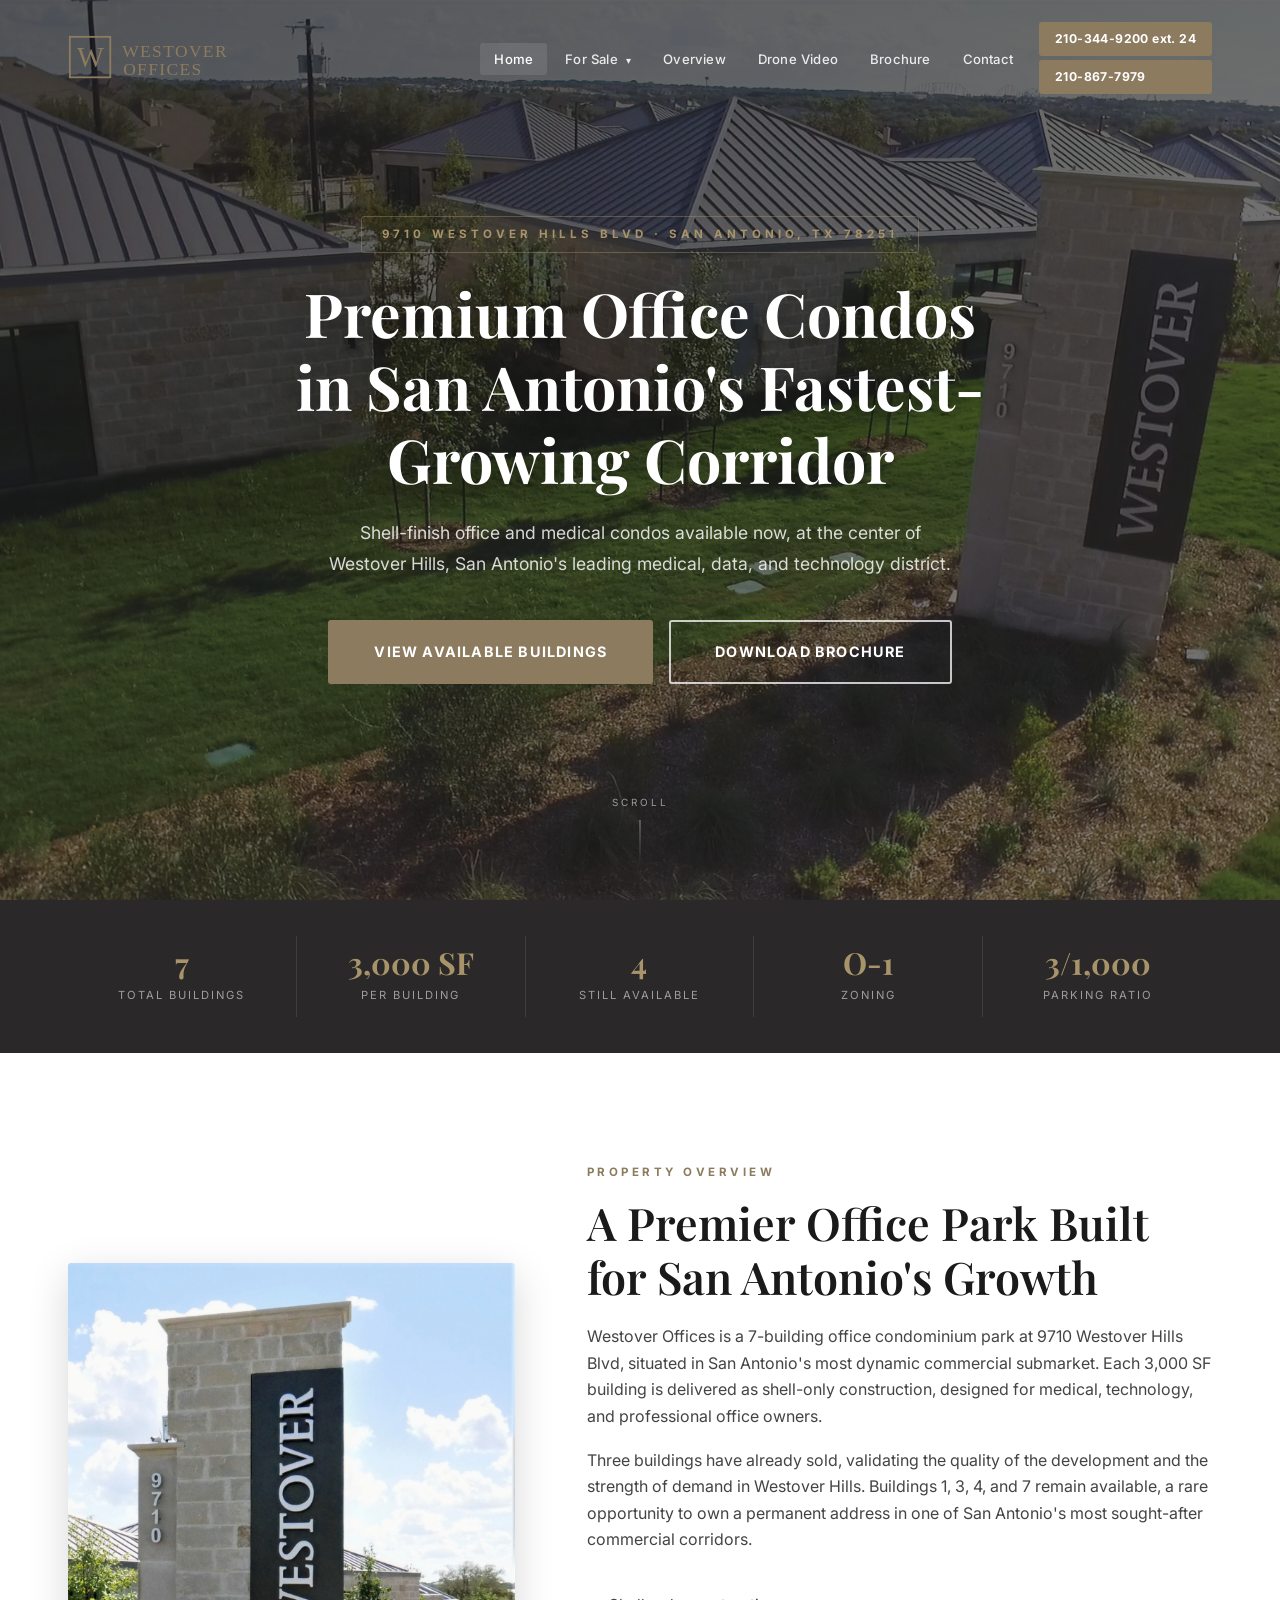
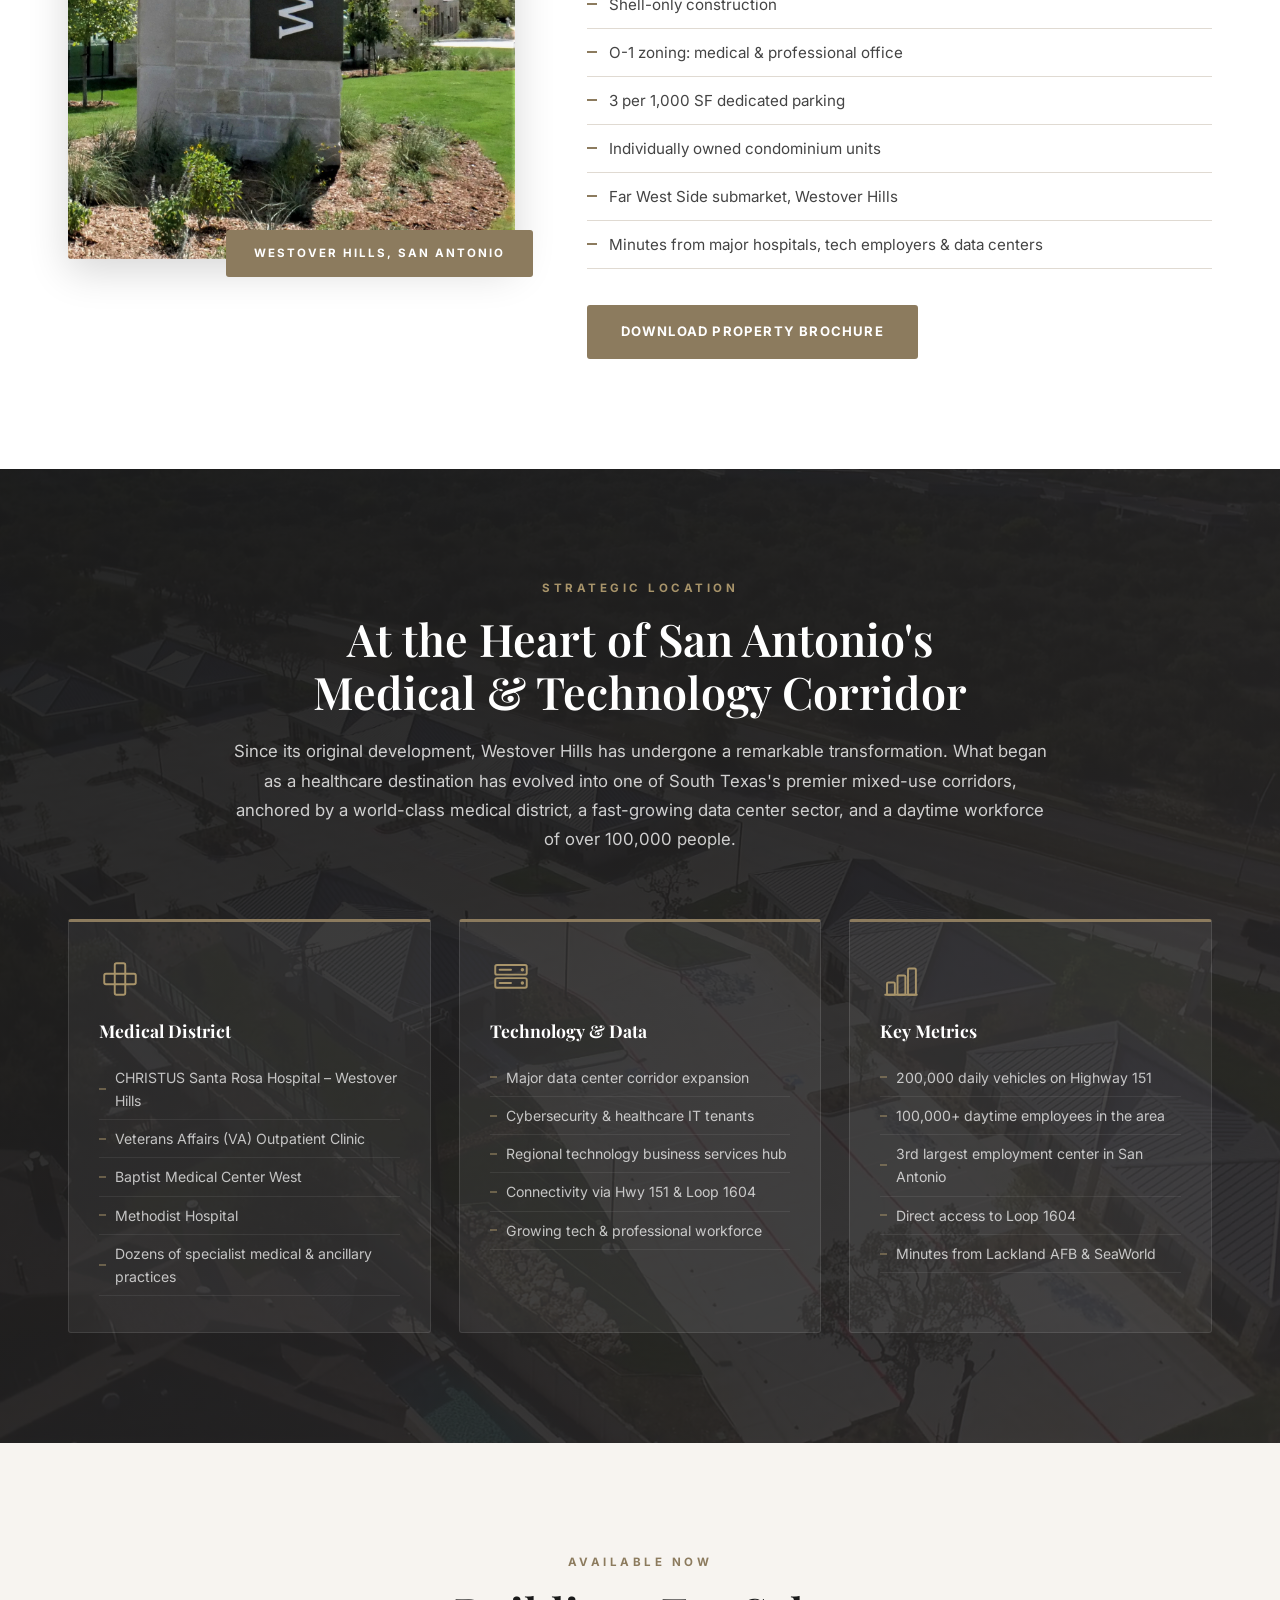
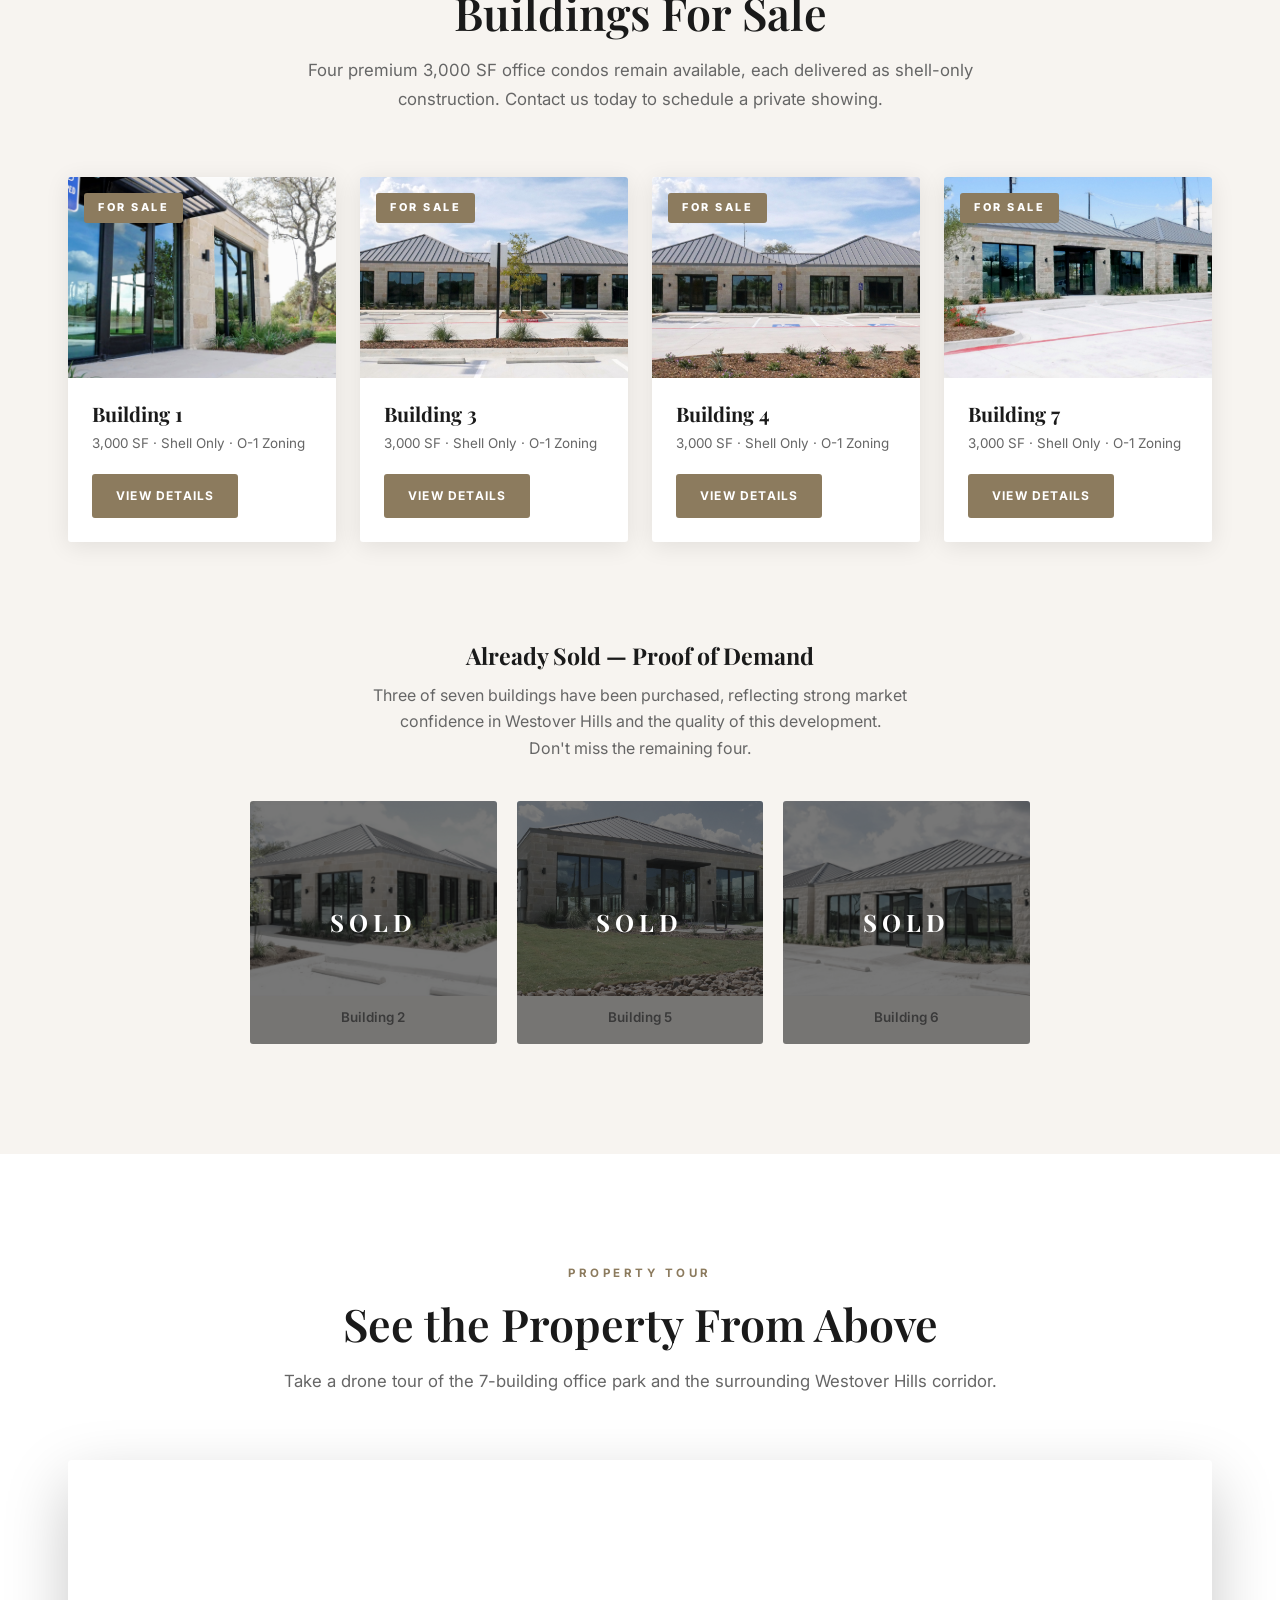
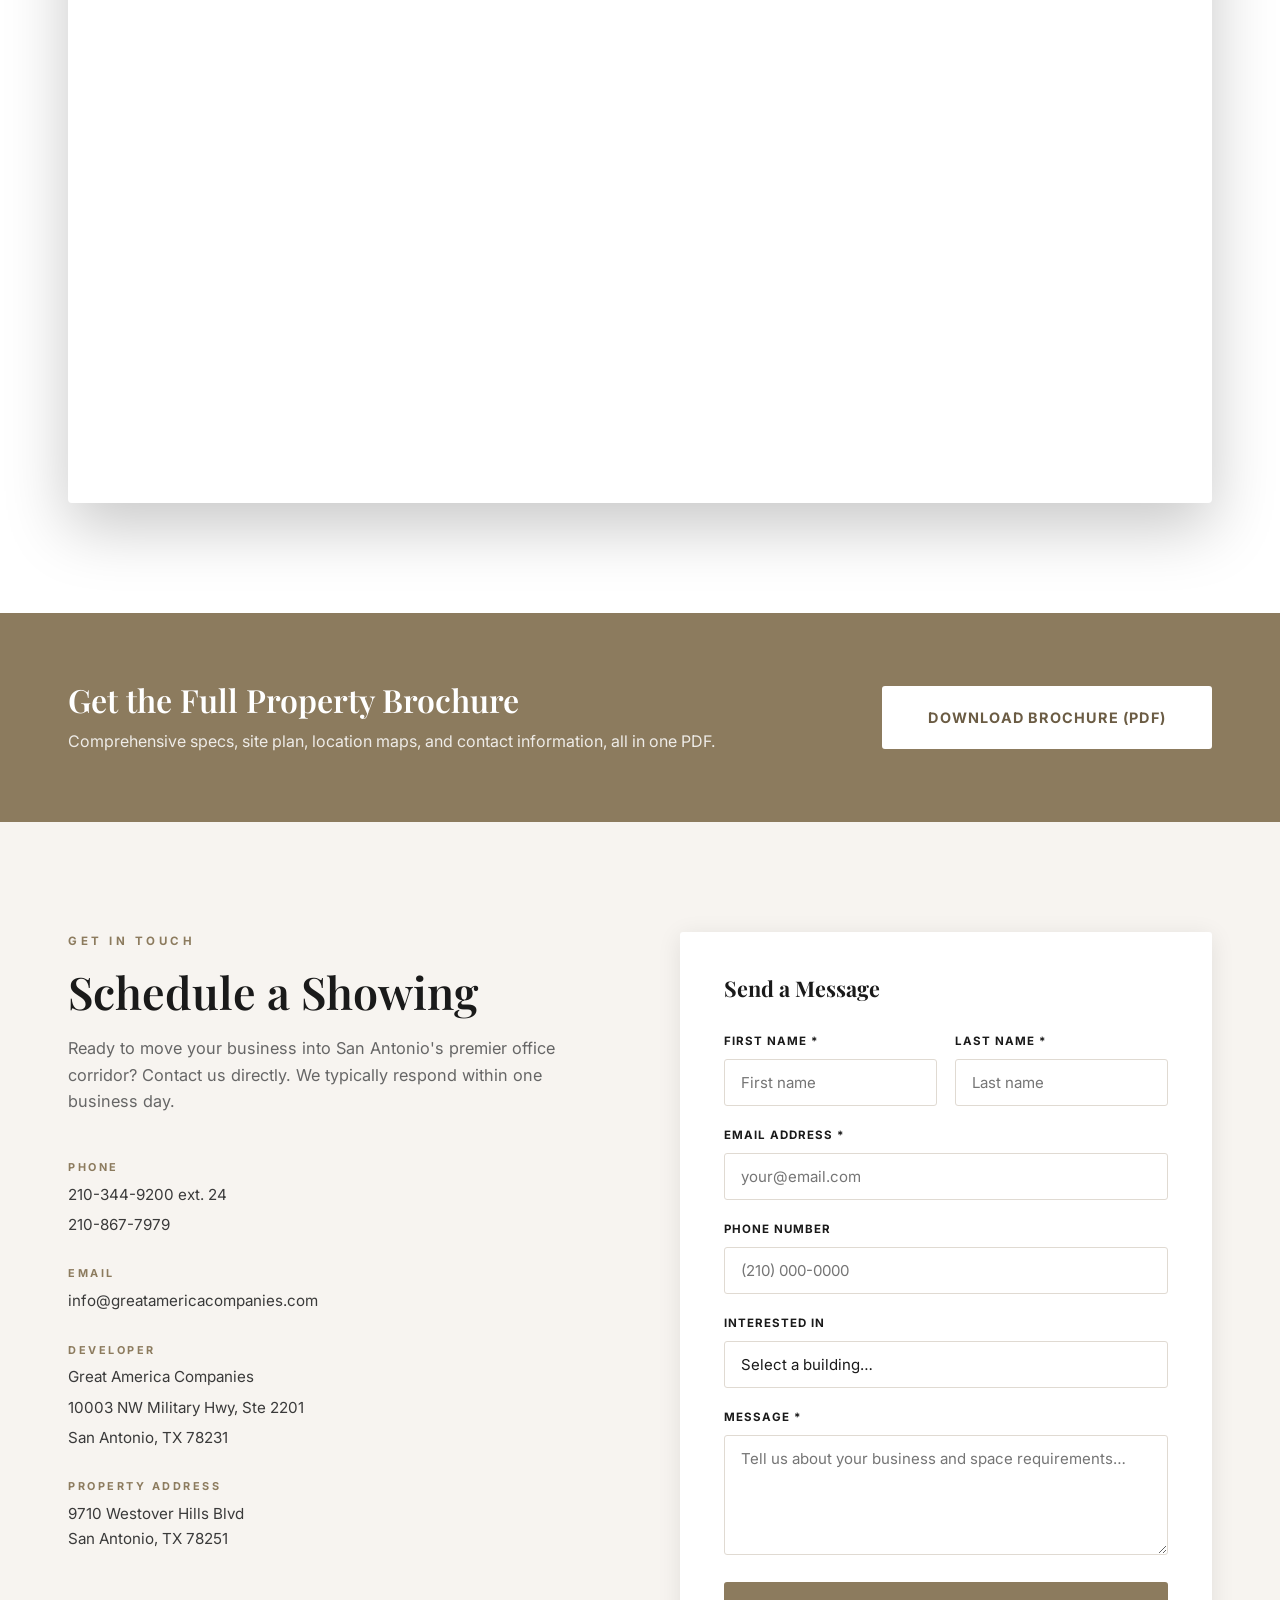
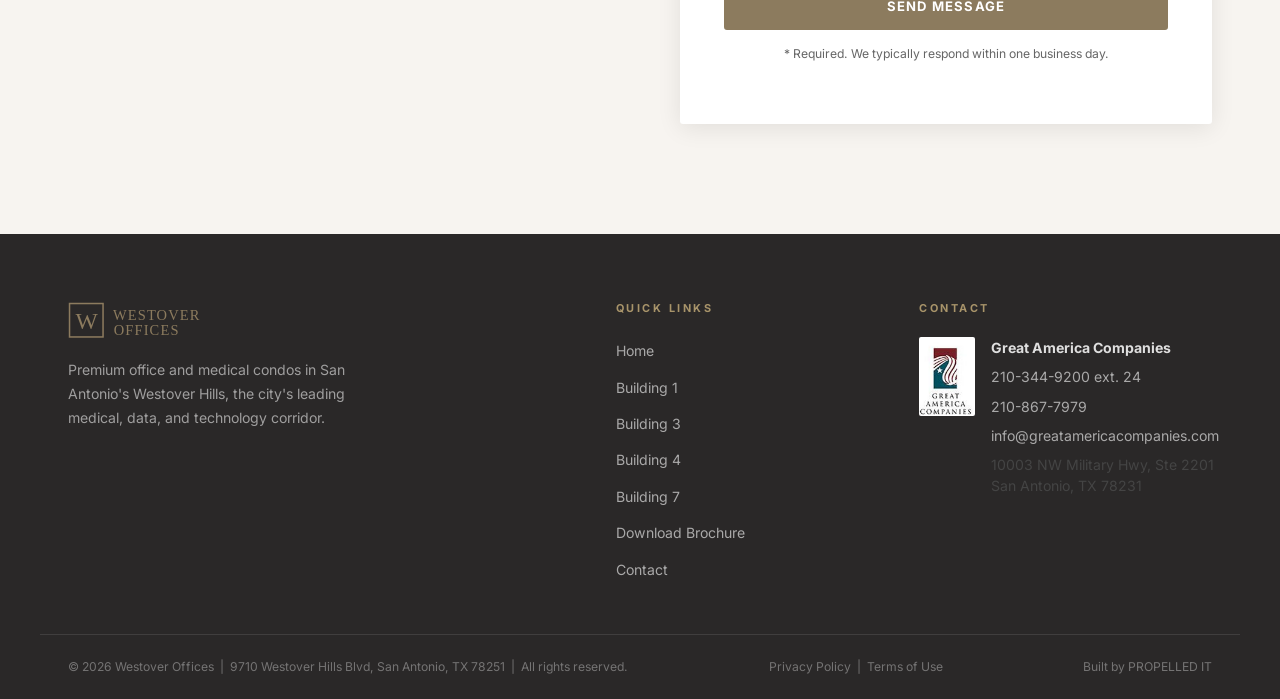
==== commit 1cda479f: "Mobile: aerial hero fallback, navbar gradient, wider sidebar links, scrollable stats - Hero: aerial " ====
--- a/index.html
+++ b/index.html
@@ -92,7 +92,9 @@
 
   <!-- ══ HERO ══ -->
   <section class="hero" id="home" aria-label="Hero">
-    <video class="hero-video" autoplay muted loop playsinline aria-hidden="true">
+    <video class="hero-video" autoplay muted loop playsinline
+           poster="Westover Offices Website Assets/Website Images/Westover Aerial.jpg"
+           aria-hidden="true">
       <source src="Westover Offices Website Assets/Westover Office Videos/01 - Westover_Buildings_AdobeExpress.mp4" type="video/mp4">
     </video>
     <div class="hero-overlay" aria-hidden="true"></div>
--- a/css/styles.css
+++ b/css/styles.css
@@ -1118,6 +1118,101 @@
   letter-spacing: 0.5px;
 }
 
+/* ── MOBILE IMPROVEMENTS ── */
+@media (max-width: 768px) {
+  /* Hero — aerial fallback always visible, deep cinematic overlay */
+  .hero {
+    height: 100dvh;
+    min-height: 600px;
+    background: url('../Westover Offices Website Assets/Website Images/Westover Aerial.jpg') center/cover no-repeat;
+  }
+  .hero-overlay {
+    background:
+      radial-gradient(ellipse at 50% 60%, transparent 25%, rgba(0,0,0,0.42) 100%),
+      linear-gradient(180deg,
+        rgba(0,0,0,0.62) 0%,
+        rgba(0,0,0,0.18) 28%,
+        rgba(0,0,0,0.18) 58%,
+        rgba(0,0,0,0.80) 100%
+      );
+  }
+  .hero-content { padding: 0 24px; }
+  .hero-address { font-size: 0.64rem; letter-spacing: 3px; margin-bottom: 18px; }
+  .hero h1 { margin-bottom: 16px; }
+  .hero-sub { font-size: 0.94rem; margin-bottom: 32px; }
+  .hero-actions { flex-direction: column; align-items: center; gap: 12px; }
+  .hero-actions .btn { width: 100%; max-width: 320px; }
+
+  /* Navbar — always show gradient so logo/hamburger readable */
+  .navbar:not(.scrolled) {
+    background: linear-gradient(to bottom, rgba(0,0,0,0.65) 0%, transparent 100%);
+    padding: 16px 0;
+  }
+  .navbar.scrolled { padding: 10px 0; }
+  .nav-logo img { height: 38px; }
+  .nav-toggle {
+    padding: 10px 8px;
+  }
+  .nav-toggle span { width: 26px; height: 2.5px; gap: 6px; }
+
+  /* Stats bar — horizontal scroll strip on mobile */
+  .stats-bar { padding: 0; overflow: hidden; }
+  .stats-grid {
+    display: flex;
+    overflow-x: auto;
+    scrollbar-width: none;
+    -ms-overflow-style: none;
+    gap: 0;
+    grid-template-columns: unset;
+    padding: 0;
+  }
+  .stats-grid::-webkit-scrollbar { display: none; }
+  .stat {
+    flex: 0 0 auto;
+    min-width: 44vw;
+    padding: 28px 20px;
+    border-right: 1px solid rgba(255,255,255,0.1);
+    border-bottom: none;
+  }
+  .stat:last-child { border-right: 1px solid rgba(255,255,255,0.1); }
+  .stat-num { font-size: 1.75rem; }
+  .stat-lbl { font-size: 0.64rem; letter-spacing: 1.5px; }
+
+  /* Section spacing */
+  .overview, .video-section { padding: 72px 0; }
+  .buildings { padding: 72px 0; }
+  .location { padding: 72px 0; }
+  .contact { padding: 72px 0; }
+  .ownership-section { padding: 60px 0; }
+
+  /* Overview image shorter on mobile */
+  .overview-img-wrap { aspect-ratio: 16/9; }
+
+  /* Location cards */
+  .loc-card { padding: 28px 22px; }
+
+  /* Building cards */
+  .bldg-info { padding: 20px; }
+  .bldg-info h3 { font-size: 1.1rem; }
+
+  /* Building detail hero */
+  .bldg-hero { height: 52vh; min-height: 340px; }
+
+  /* Site plan */
+  .site-plan-img-wrap { margin-top: 24px; }
+
+  /* Contact */
+  .contact-form-box { padding: 28px 22px; }
+
+  /* Brochure CTA */
+  .brochure-cta { padding: 52px 0; }
+  .brochure-inner h2 { font-size: 1.6rem; }
+
+  /* Footer */
+  .footer { padding: 52px 0 0; }
+  .footer-grid { gap: 32px; }
+}
+
 /* ── SCROLL ANIMATIONS ── */
 .fade-up {
   opacity: 0;
@@ -1139,37 +1234,107 @@
 }
 
 @media (max-width: 768px) {
+  /* Mobile nav backdrop */
+  .nav-backdrop {
+    position: fixed;
+    inset: 0;
+    background: rgba(0,0,0,0.55);
+    z-index: 999;
+    opacity: 0;
+    visibility: hidden;
+    transition: opacity 0.32s ease, visibility 0.32s ease;
+    backdrop-filter: blur(2px);
+    -webkit-backdrop-filter: blur(2px);
+  }
+  .nav-backdrop.open { opacity: 1; visibility: visible; }
+
   /* Mobile nav */
   .nav-menu {
     position: fixed;
     inset: 0 0 0 auto;
-    width: min(290px, 80vw);
+    width: min(300px, 82vw);
     height: 100vh;
-    background: var(--charcoal);
+    height: 100dvh;
+    background: #1A1818;
     flex-direction: column;
     align-items: flex-start;
-    padding: 88px 24px 40px;
+    padding: 0 0 40px;
     transform: translateX(100%);
-    transition: transform 0.32s ease;
-    gap: 2px;
+    transition: transform 0.32s cubic-bezier(0.4,0,0.2,1);
+    gap: 0;
     overflow-y: auto;
-    box-shadow: -4px 0 30px rgba(0,0,0,0.3);
-  }
+    box-shadow: -12px 0 60px rgba(0,0,0,0.55);
+    border-left: 1px solid rgba(255,255,255,0.05);
+    z-index: 1000;
+  }
+  .nav-menu::before {
+    content: '';
+    display: block;
+    position: sticky;
+    top: 0;
+    width: 100%;
+    height: 3px;
+    background: linear-gradient(90deg, var(--gold), var(--gold-light));
+    flex-shrink: 0;
+    z-index: 1;
+  }
+  .nav-menu > li:first-child { margin-top: 80px; }
   .nav-menu.open { transform: translateX(0); }
   .nav-toggle { display: flex; }
-  .nav-link { width: 100%; padding: 13px 16px; font-size: 0.9rem; }
+  .nav-link {
+    width: 100%;
+    padding: 17px 22px;
+    font-size: 1rem;
+    border-radius: 0;
+    letter-spacing: 0.3px;
+    border-bottom: 1px solid rgba(255,255,255,0.05);
+  }
+  .nav-link:hover, .nav-link.active {
+    background: rgba(140,123,94,0.12);
+    color: var(--gold-light);
+  }
   .dropdown {
     position: static;
     opacity: 1;
     visibility: visible;
     transform: none;
-    background: rgba(255,255,255,0.05);
-    padding: 4px 0 4px 16px;
-    margin-top: 4px;
+    background: rgba(255,255,255,0.04);
+    padding: 6px 0 8px 0;
+    margin: 2px 20px 6px;
     box-shadow: none;
     border-top: none;
-  }
-  .nav-phone { margin-left: 0; width: 100%; text-align: center; }
+    border-left: 2px solid rgba(140,123,94,0.35);
+    border-radius: 0 var(--radius) var(--radius) 0;
+    min-width: unset;
+  }
+  .dropdown a {
+    padding: 9px 16px;
+    font-size: 0.85rem;
+    color: rgba(255,255,255,0.65);
+  }
+  .dropdown a:hover { color: var(--gold-light); background: rgba(140,123,94,0.1); padding-left: 20px; }
+  .nav-phone-group {
+    width: calc(100% - 40px);
+    margin: 16px 20px 0;
+    padding-top: 20px;
+    border-top: 1px solid rgba(255,255,255,0.1);
+    flex-direction: column;
+    gap: 10px;
+  }
+  .nav-phone {
+    margin-left: 0;
+    width: 100%;
+    text-align: center;
+    padding: 13px 16px;
+    font-size: 0.84rem;
+    letter-spacing: 0.5px;
+  }
+  .nav-phone:last-child {
+    background: transparent;
+    border: 1px solid rgba(140,123,94,0.45);
+    color: var(--gold-light);
+  }
+  .nav-phone:last-child:hover { background: rgba(140,123,94,0.12); }
 
   .overview-grid { grid-template-columns: 1fr; gap: 44px; }
   .loc-grid { grid-template-columns: 1fr; }
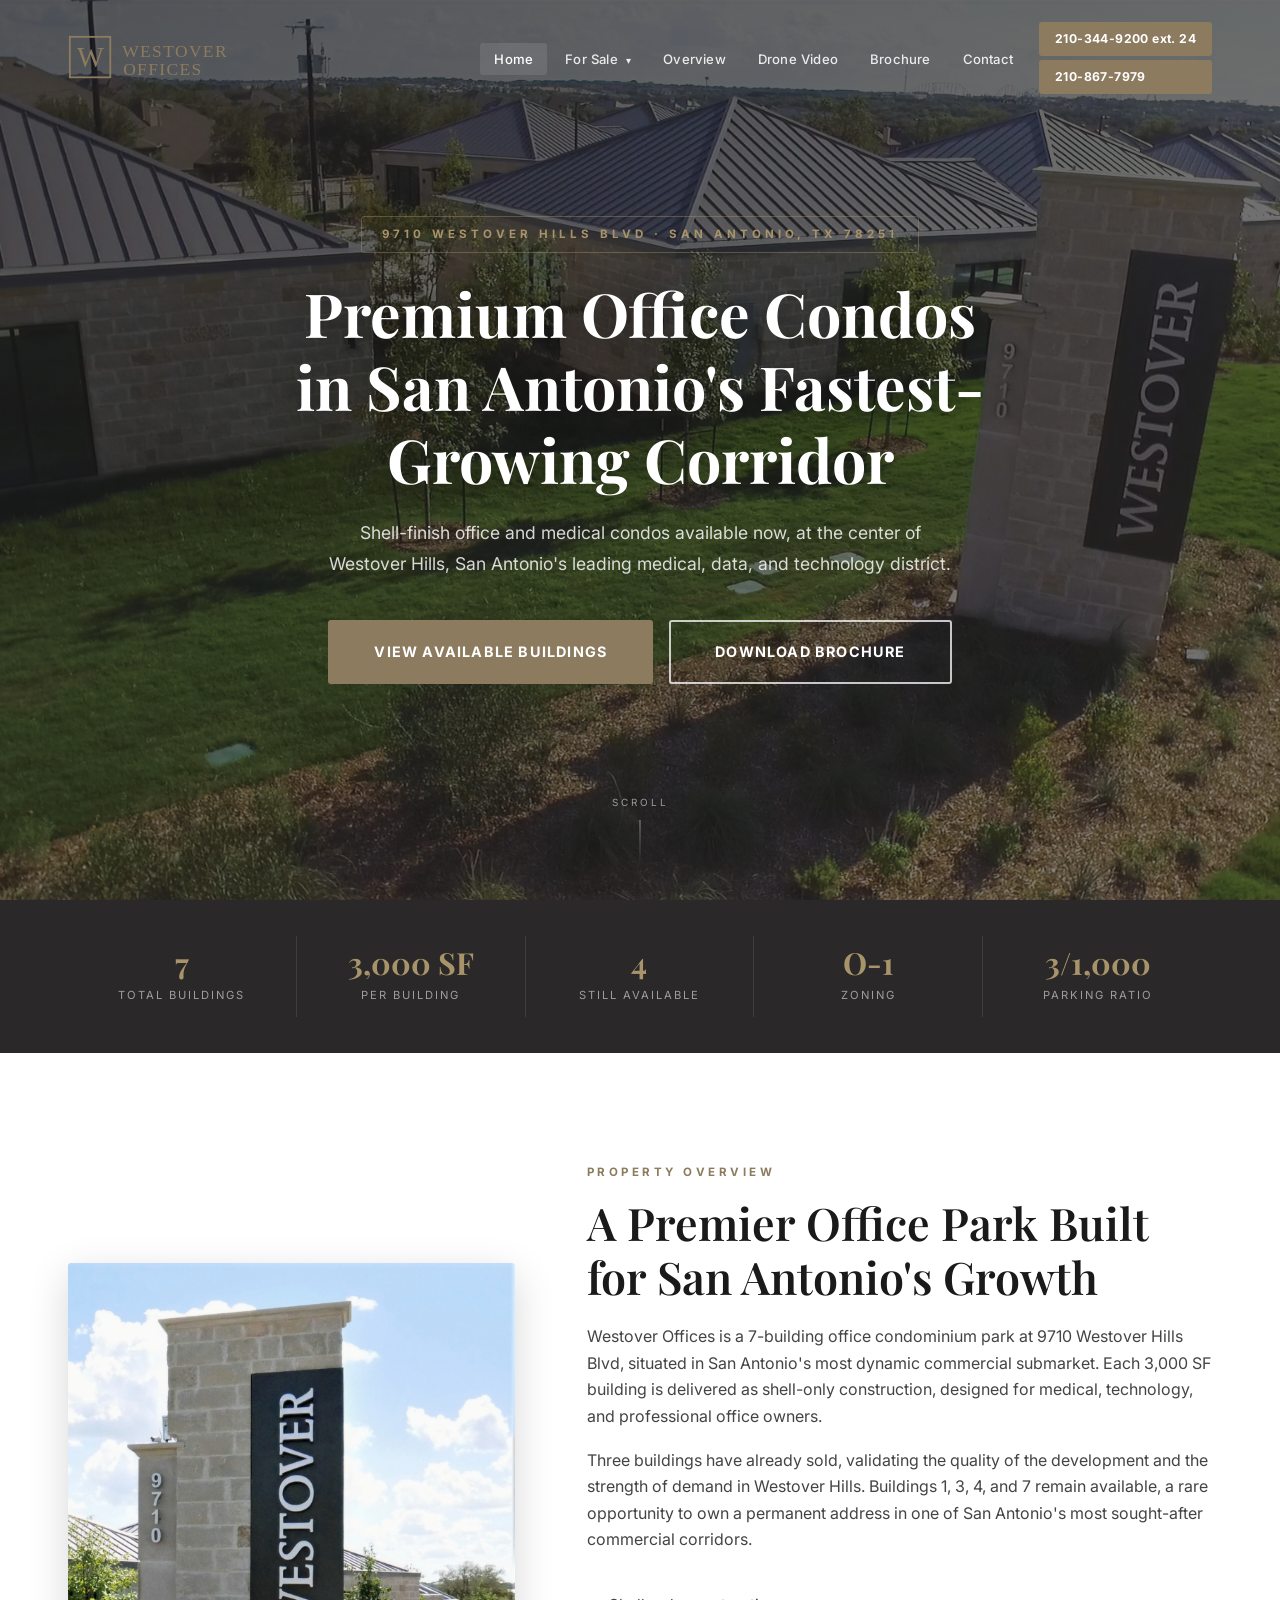
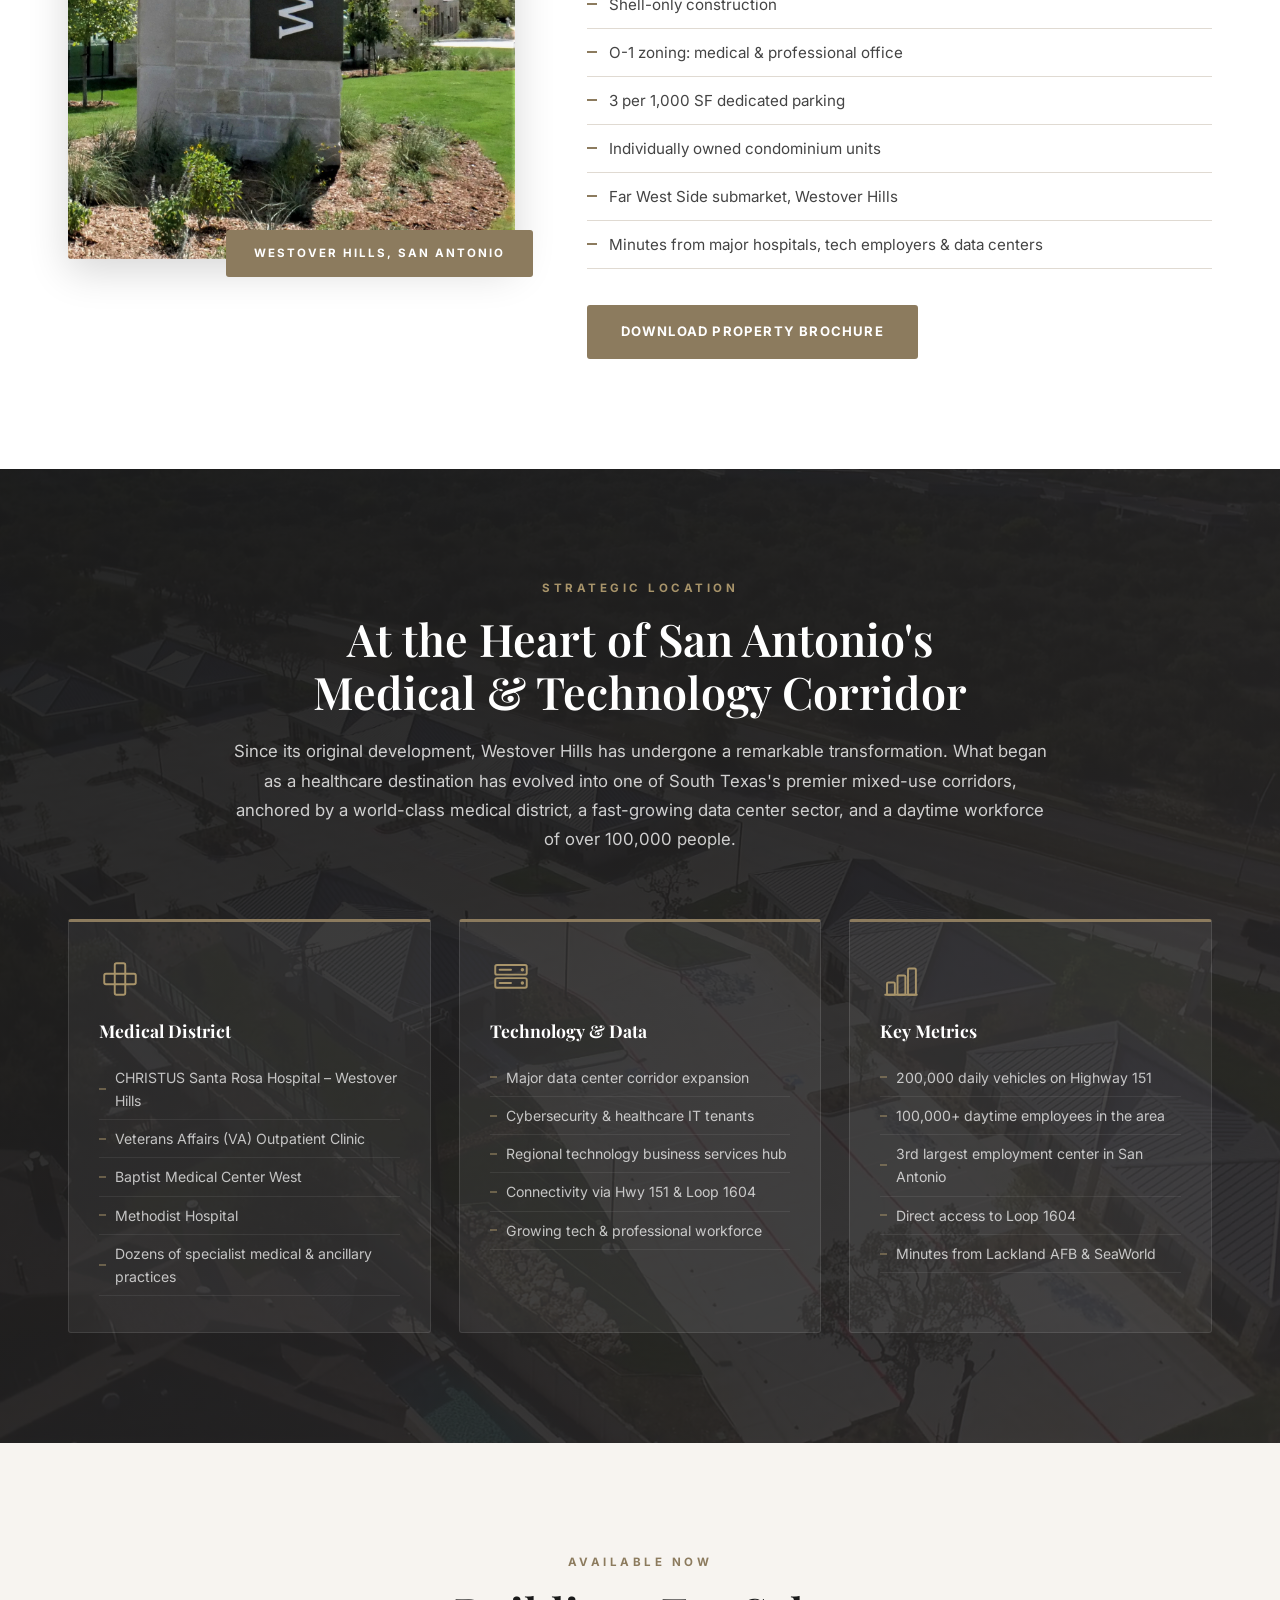
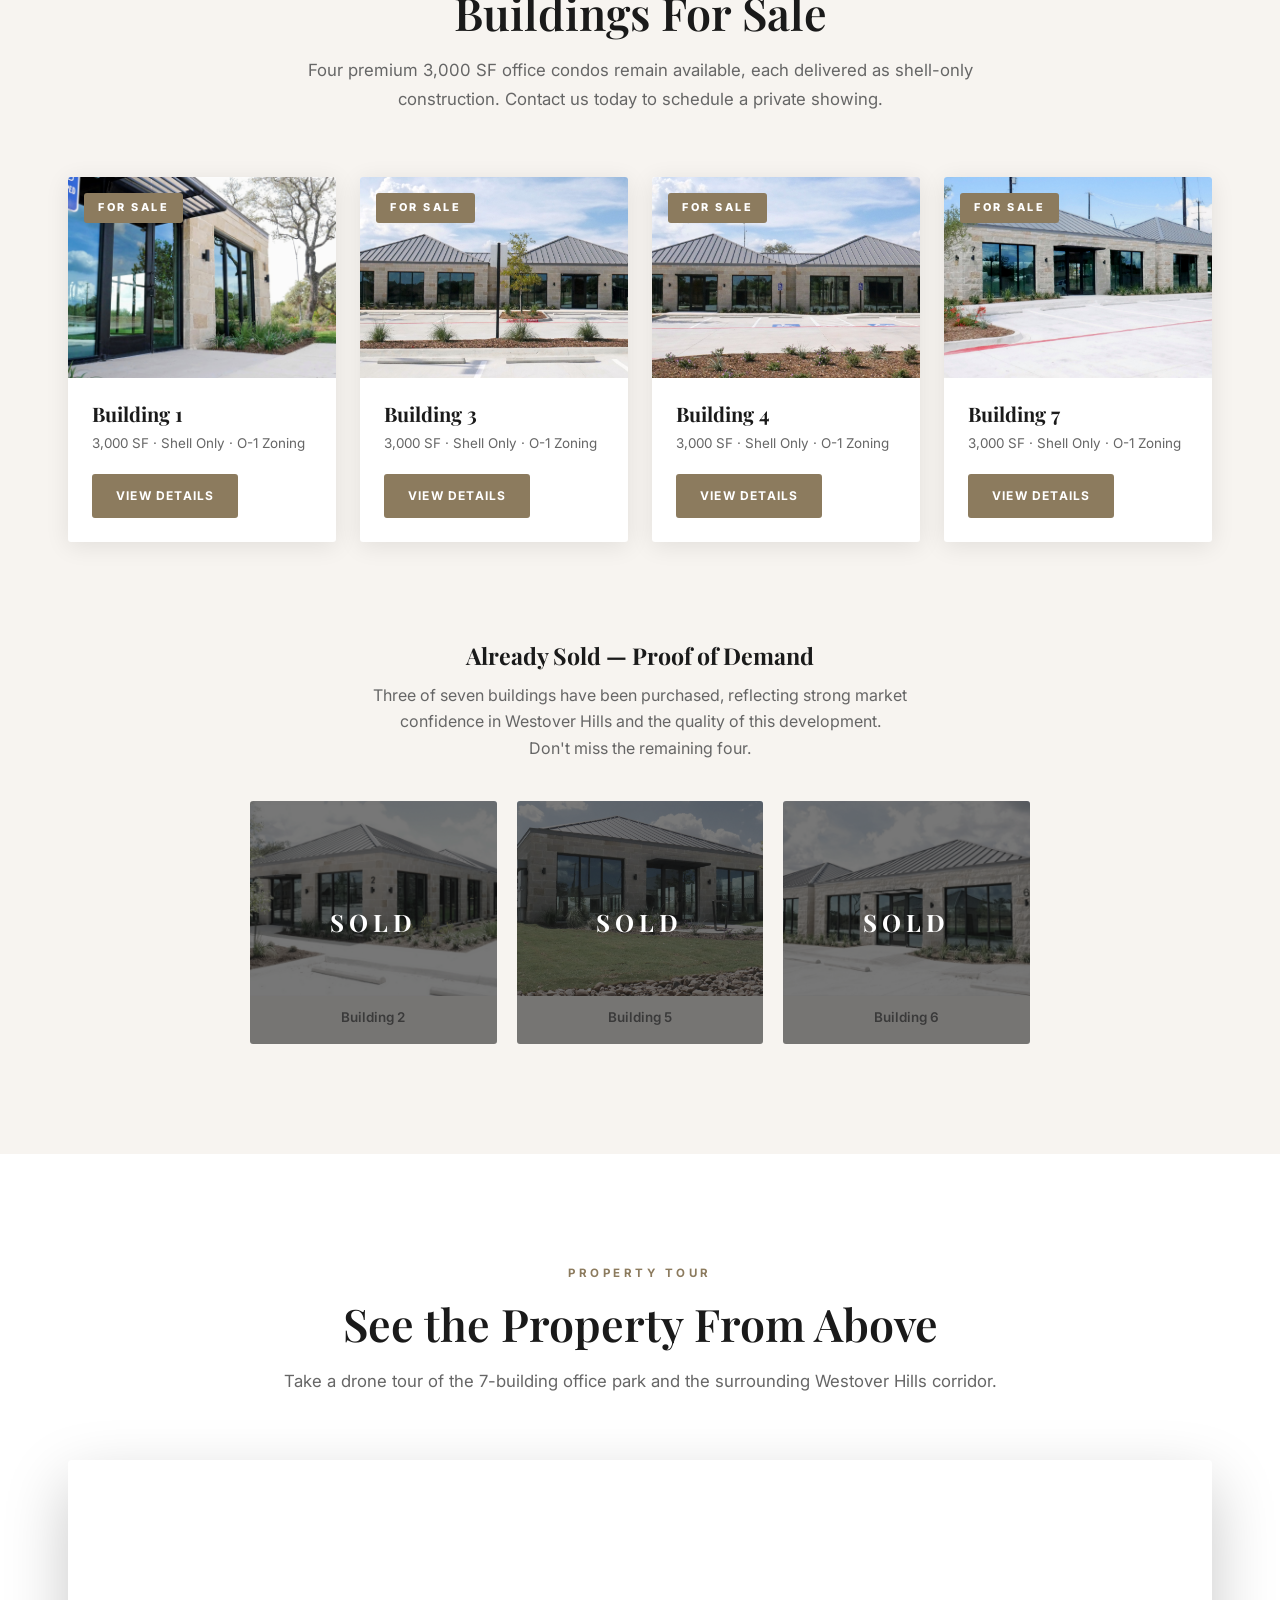
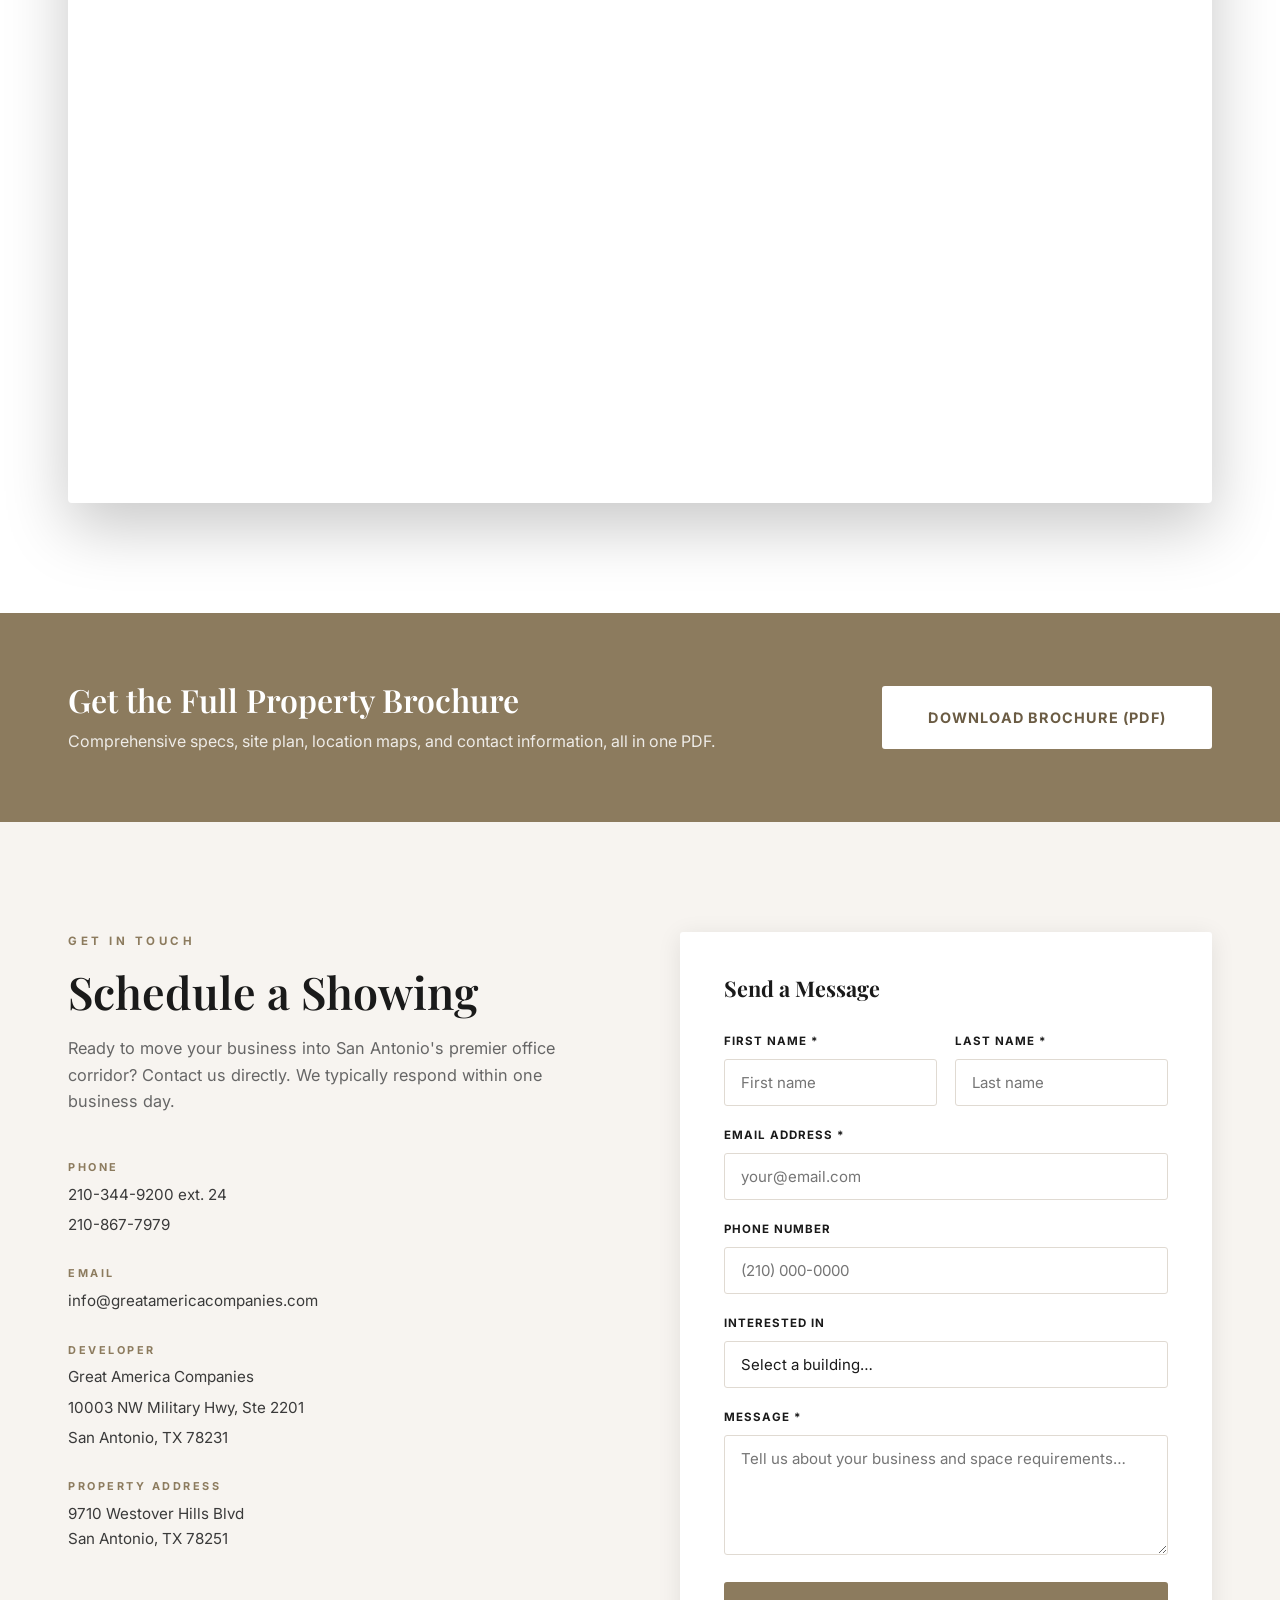
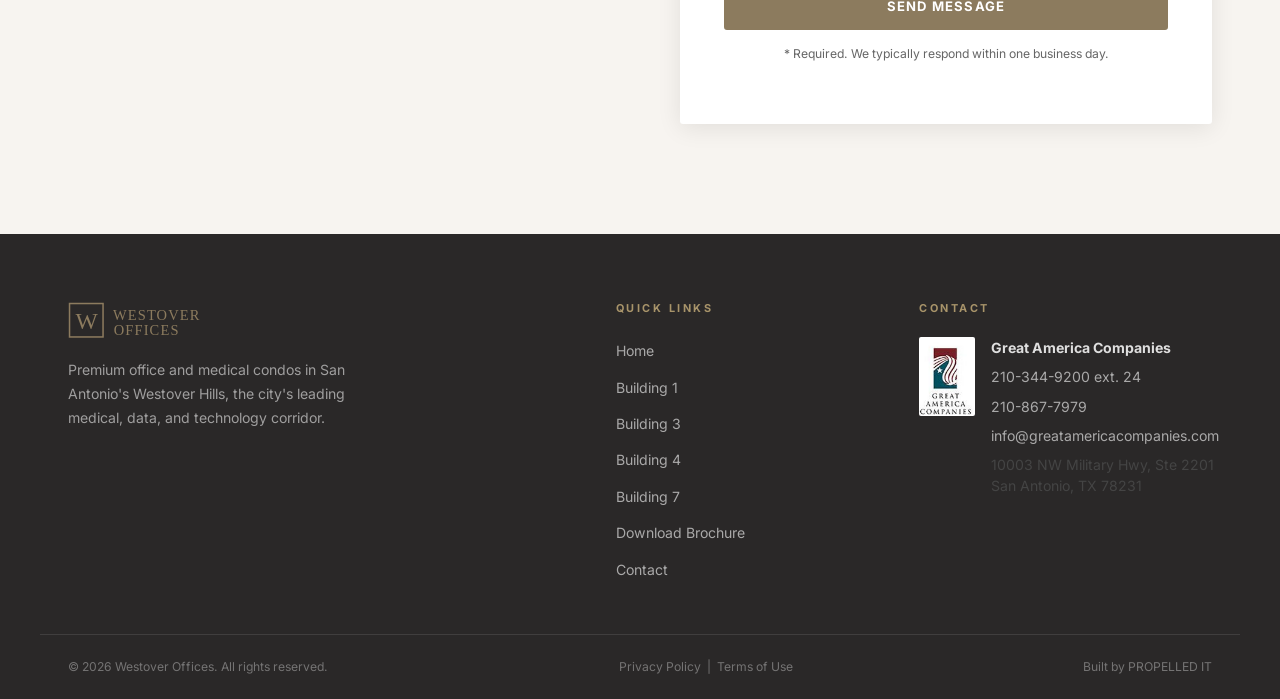
==== commit 7cb6b812: "Footer: shorten copyright to fit on one line on mobile Co-Authored-By: Claude Sonnet 4.6 <noreply@an" ====
--- a/index.html
+++ b/index.html
@@ -511,7 +511,7 @@
     </div>
     <div class="footer-bottom">
       <div class="container footer-bottom-inner">
-        <p>&copy; 2026 Westover Offices &nbsp;|&nbsp; 9710 Westover Hills Blvd, San Antonio, TX 78251 &nbsp;|&nbsp; All rights reserved.</p>
+        <p>&copy; 2026 Westover Offices. All rights reserved.</p>
         <p class="legal-links"><a href="privacy.html">Privacy Policy</a> &nbsp;|&nbsp; <a href="terms.html">Terms of Use</a></p>
         <p class="site-by">Built by <a href="https://propelledit.com" target="_blank" rel="noopener">PROPELLED IT</a></p>
       </div>
--- a/css/styles.css
+++ b/css/styles.css
@@ -1142,6 +1142,7 @@
   .hero-sub { font-size: 0.94rem; margin-bottom: 32px; }
   .hero-actions { flex-direction: column; align-items: center; gap: 12px; }
   .hero-actions .btn { width: 100%; max-width: 320px; }
+  .hero-scroll { display: none; }
 
   /* Navbar — always show gradient so logo/hamburger readable */
   .navbar:not(.scrolled) {
@@ -1156,7 +1157,22 @@
   .nav-toggle span { width: 26px; height: 2.5px; gap: 6px; }
 
   /* Stats bar — horizontal scroll strip on mobile */
-  .stats-bar { padding: 0; overflow: hidden; }
+  .stats-bar {
+    padding: 0;
+    overflow: hidden;
+    position: relative;
+  }
+  .stats-bar::after {
+    content: '';
+    position: absolute;
+    right: 0;
+    top: 0;
+    bottom: 0;
+    width: 64px;
+    background: linear-gradient(to right, transparent, var(--charcoal));
+    pointer-events: none;
+    z-index: 2;
+  }
   .stats-grid {
     display: flex;
     overflow-x: auto;
@@ -1171,10 +1187,10 @@
     flex: 0 0 auto;
     min-width: 44vw;
     padding: 28px 20px;
-    border-right: 1px solid rgba(255,255,255,0.1);
+    border-right: none;
     border-bottom: none;
   }
-  .stat:last-child { border-right: 1px solid rgba(255,255,255,0.1); }
+  .stat:last-child { border-right: none; }
   .stat-num { font-size: 1.75rem; }
   .stat-lbl { font-size: 0.64rem; letter-spacing: 1.5px; }
 
@@ -1211,6 +1227,12 @@
   /* Footer */
   .footer { padding: 52px 0 0; }
   .footer-grid { gap: 32px; }
+}
+
+/* Disable sticky hover on touch devices */
+@media (hover: none) and (max-width: 768px) {
+  .nav-link:hover { background: none; color: rgba(255,255,255,0.88); }
+  .dropdown a:hover { background: none; color: rgba(255,255,255,0.6); padding-left: 16px; }
 }
 
 /* ── SCROLL ANIMATIONS ── */
@@ -1281,53 +1303,74 @@
   .nav-menu > li:first-child { margin-top: 80px; }
   .nav-menu.open { transform: translateX(0); }
   .nav-toggle { display: flex; }
+  .nav-menu { -webkit-tap-highlight-color: transparent; align-items: stretch; }
+
+  /* Each top-level menu item gets the divider */
+  .nav-menu > li {
+    width: 100%;
+    border-bottom: 1px solid rgba(255,255,255,0.1);
+  }
+  .nav-menu > li.nav-phone-group { border-bottom: none; }
+
   .nav-link {
+    display: block;
     width: 100%;
-    padding: 17px 22px;
-    font-size: 1rem;
+    padding: 20px 22px;
+    font-size: 1.05rem;
     border-radius: 0;
+    border-bottom: none;
     letter-spacing: 0.3px;
-    border-bottom: 1px solid rgba(255,255,255,0.05);
-  }
-  .nav-link:hover, .nav-link.active {
-    background: rgba(140,123,94,0.12);
-    color: var(--gold-light);
-  }
+    touch-action: manipulation;
+    -webkit-tap-highlight-color: transparent;
+  }
+  .nav-link:active { background: rgba(140,123,94,0.18); color: var(--gold-light); }
+  .nav-link.active { color: var(--gold-light); }
+
+  /* Dropdown — indented under For Sale */
   .dropdown {
     position: static;
     opacity: 1;
     visibility: visible;
     transform: none;
-    background: rgba(255,255,255,0.04);
-    padding: 6px 0 8px 0;
-    margin: 2px 20px 6px;
+    background: transparent;
+    padding: 0 0 12px 0;
+    margin: 0 0 0 22px;
     box-shadow: none;
     border-top: none;
-    border-left: 2px solid rgba(140,123,94,0.35);
-    border-radius: 0 var(--radius) var(--radius) 0;
+    border-left: 2px solid rgba(140,123,94,0.4);
+    border-radius: 0;
     min-width: unset;
   }
+  .dropdown li { border-bottom: none; }
   .dropdown a {
-    padding: 9px 16px;
-    font-size: 0.85rem;
-    color: rgba(255,255,255,0.65);
-  }
-  .dropdown a:hover { color: var(--gold-light); background: rgba(140,123,94,0.1); padding-left: 20px; }
+    display: block;
+    padding: 14px 18px;
+    font-size: 0.92rem;
+    color: rgba(255,255,255,0.62);
+    touch-action: manipulation;
+    -webkit-tap-highlight-color: transparent;
+  }
+  .dropdown a:active { color: var(--gold-light); background: rgba(140,123,94,0.12); }
   .nav-phone-group {
-    width: calc(100% - 40px);
-    margin: 16px 20px 0;
-    padding-top: 20px;
+    width: 100%;
+    box-sizing: border-box;
+    padding: 20px 22px 0;
+    margin-top: 16px;
     border-top: 1px solid rgba(255,255,255,0.1);
     flex-direction: column;
-    gap: 10px;
+    align-items: center;
+    gap: 8px;
   }
   .nav-phone {
     margin-left: 0;
-    width: 100%;
+    width: 80%;
+    box-sizing: border-box;
     text-align: center;
-    padding: 13px 16px;
+    padding: 11px 12px;
     font-size: 0.84rem;
-    letter-spacing: 0.5px;
+    letter-spacing: 0;
+    white-space: normal;
+    line-height: 1.4;
   }
   .nav-phone:last-child {
     background: transparent;
@@ -1335,13 +1378,16 @@
     color: var(--gold-light);
   }
   .nav-phone:last-child:hover { background: rgba(140,123,94,0.12); }
+
+  /* Prevent any horizontal overflow in the sidebar */
+  .nav-menu { overflow-x: hidden; }
 
   .overview-grid { grid-template-columns: 1fr; gap: 44px; }
   .loc-grid { grid-template-columns: 1fr; }
   .bldg-grid { grid-template-columns: 1fr 1fr; }
   .sold-grid { grid-template-columns: repeat(3, 1fr); }
   .stats-grid { grid-template-columns: repeat(2, 1fr); }
-  .stats-grid .stat { border-right: 1px solid rgba(255,255,255,0.1); border-bottom: 1px solid rgba(255,255,255,0.07); }
+  .stats-grid .stat { border-right: none; border-bottom: none; }
   .stats-grid .stat:nth-child(2n) { border-right: none; }
   .contact-grid { grid-template-columns: 1fr; gap: 44px; }
   .brochure-inner { flex-direction: column; text-align: center; }
